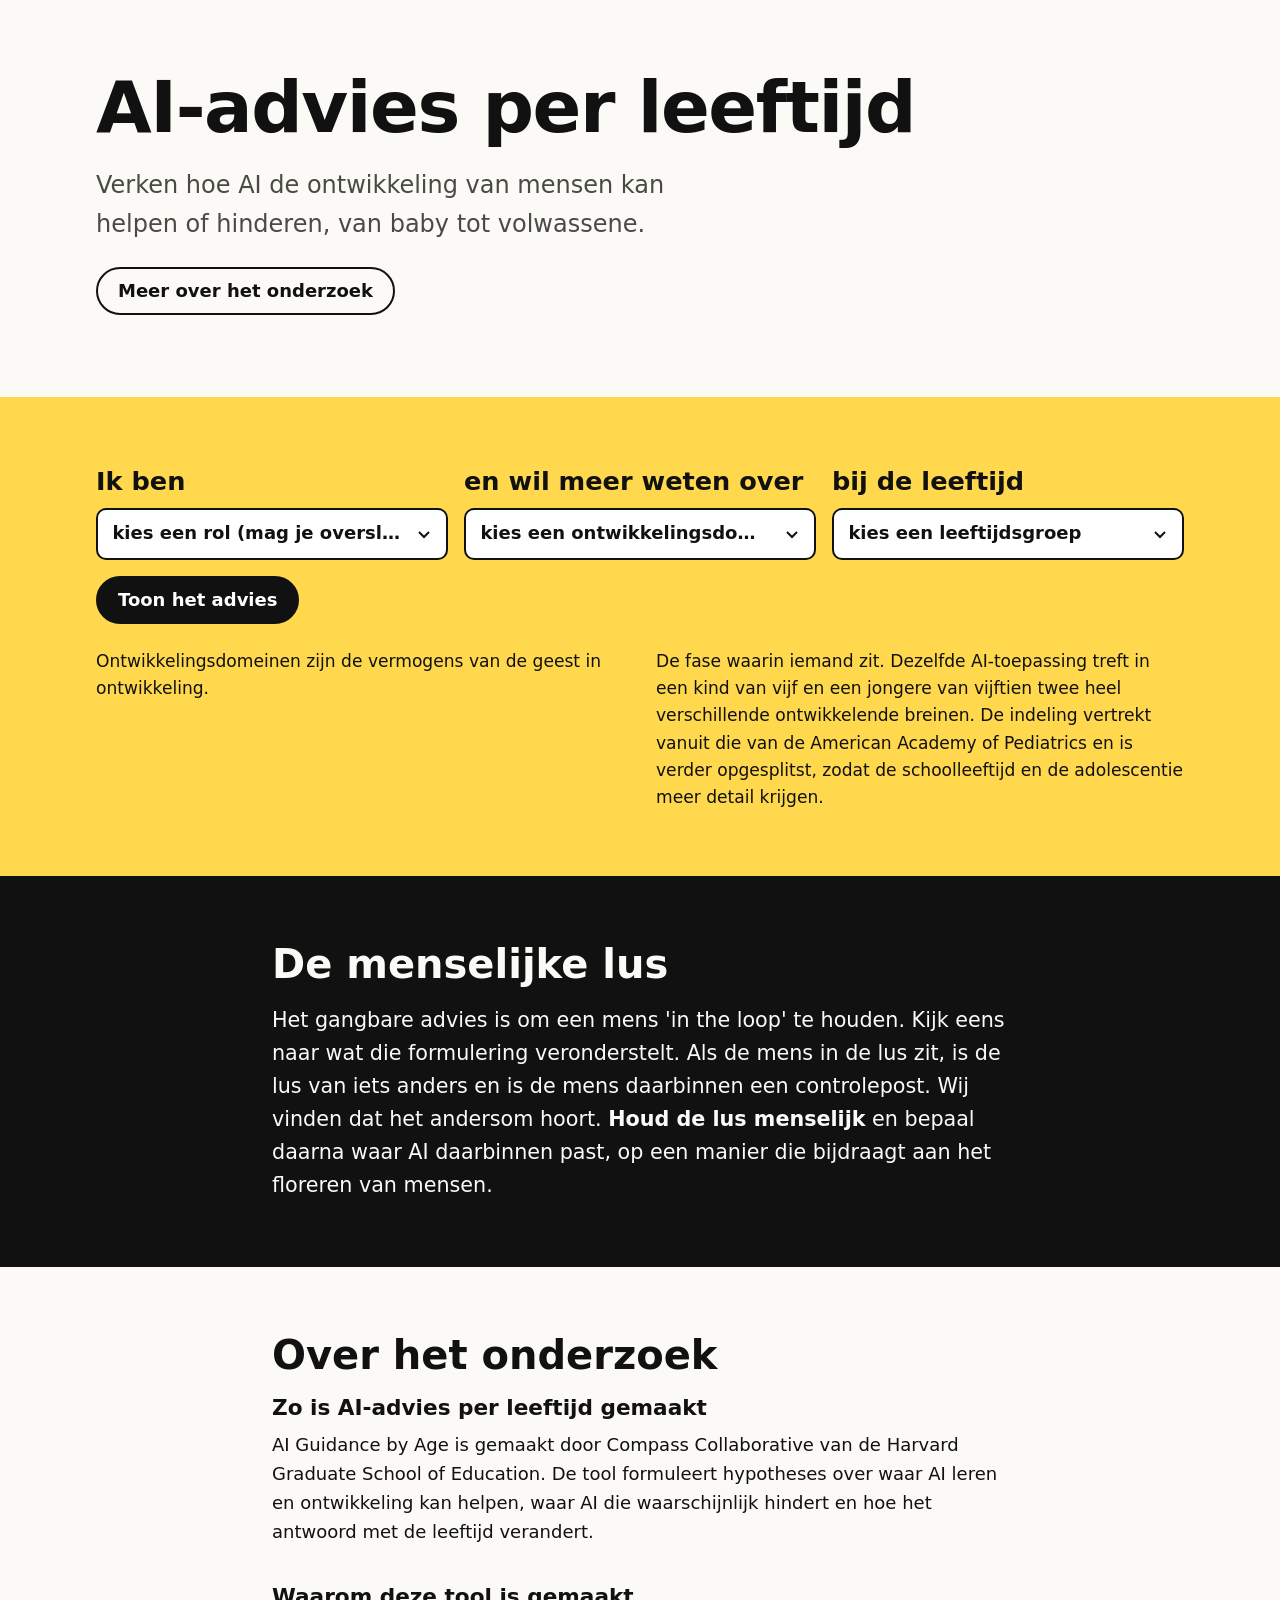
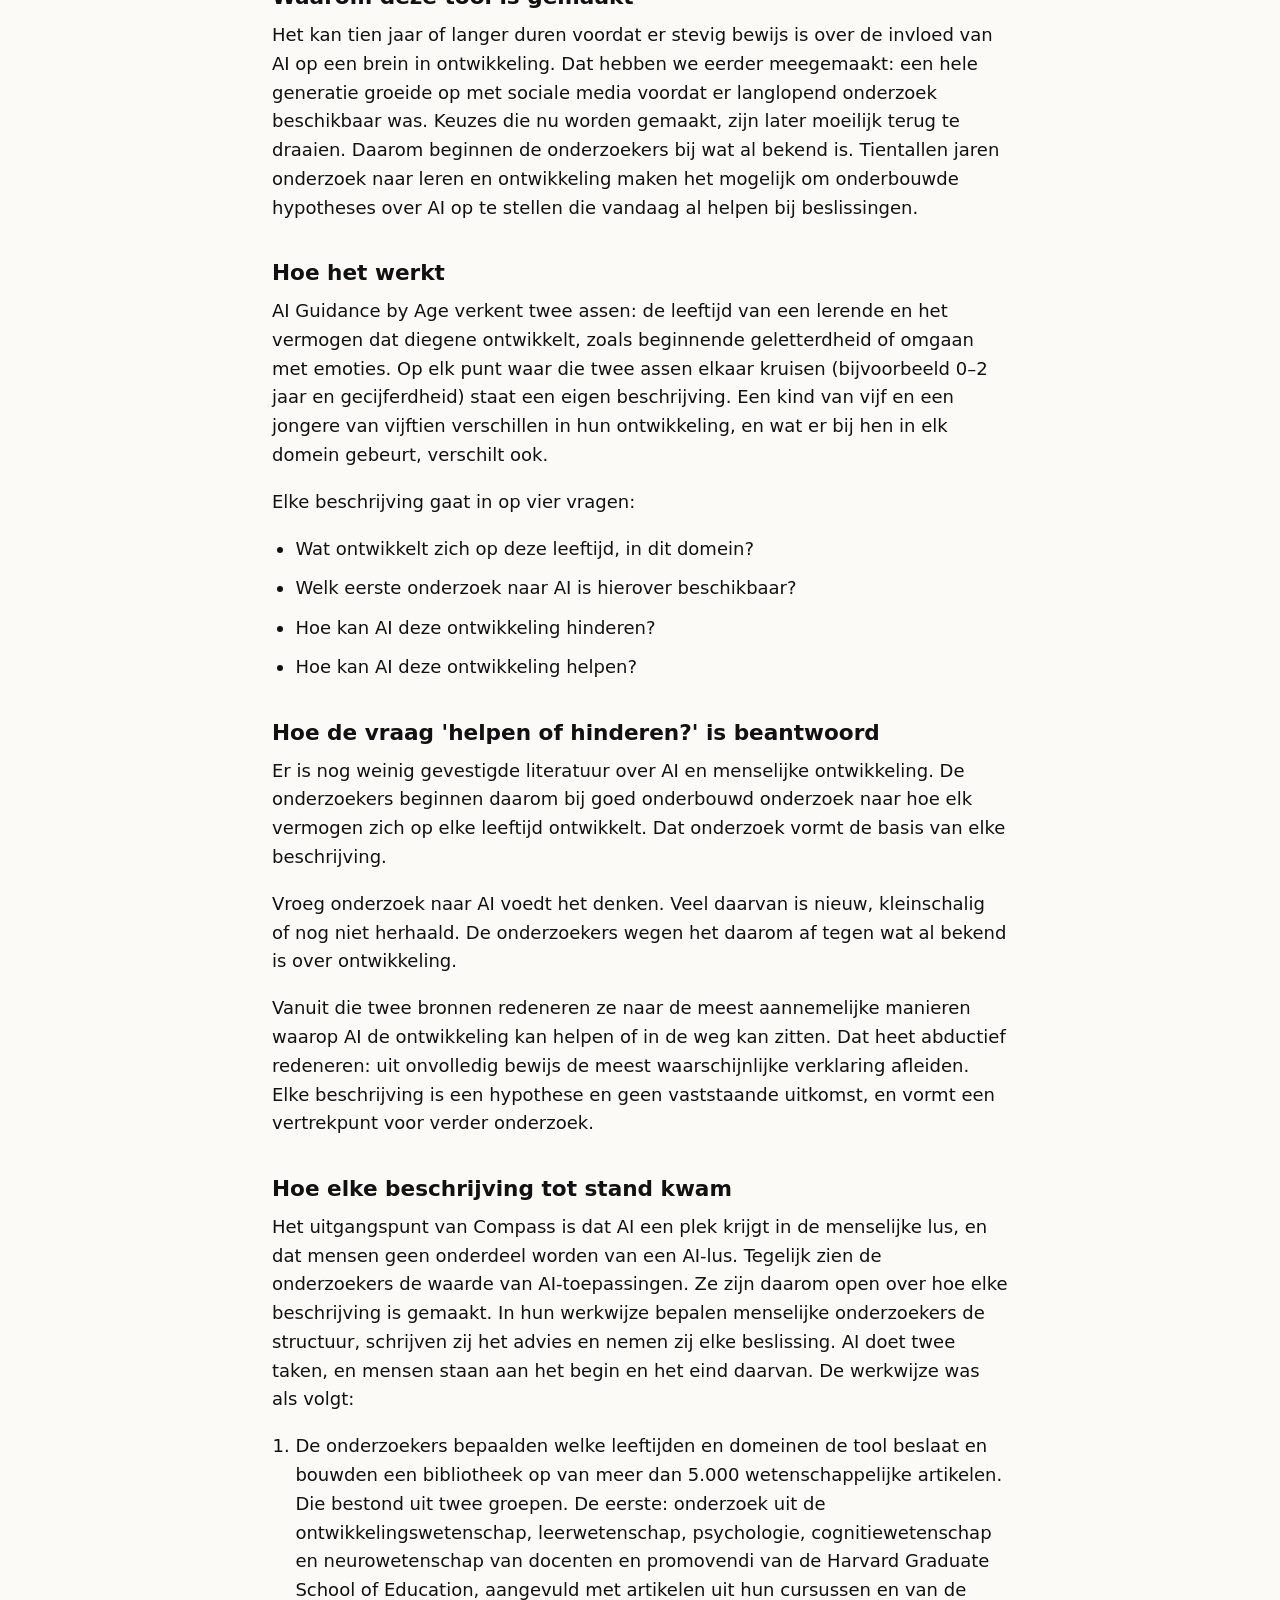
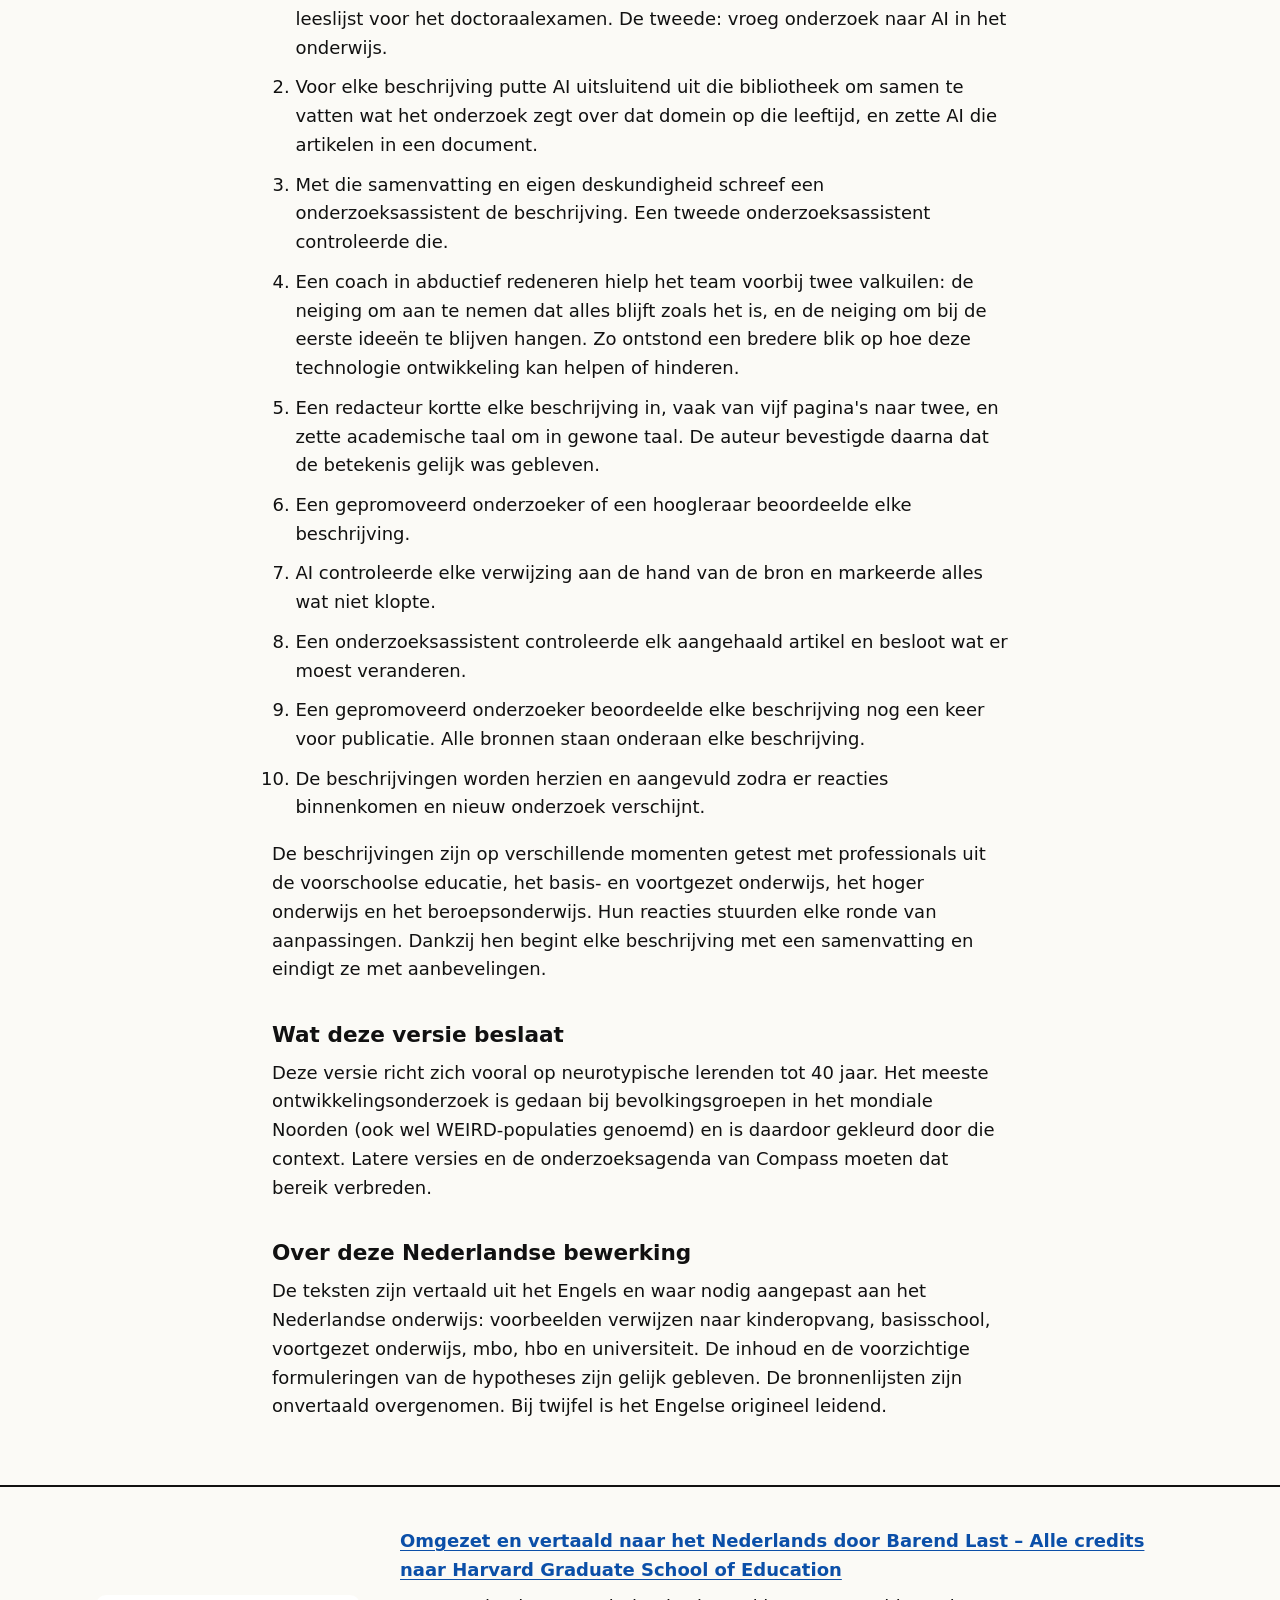
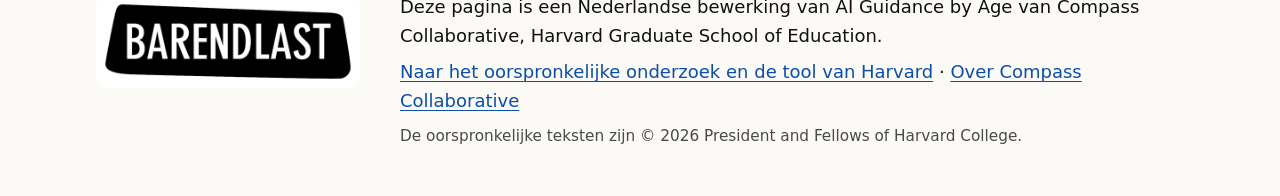
==== index.html @ 298a4806 "Nederlandse bewerking van AI Guidance by Age Statische pagina met keuze voor rol, ontwikkelingsdomei" ====
<!doctype html>
<html lang="nl">
<head>
<meta charset="utf-8">
<meta name="viewport" content="width=device-width, initial-scale=1">
<title>AI-advies per leeftijd</title>
<meta name="description" content="Verken per leeftijd en ontwikkelingsdomein hoe AI de ontwikkeling kan helpen of hinderen. Nederlandse bewerking van AI Guidance by Age van de Harvard Graduate School of Education.">
<meta name="color-scheme" content="light dark">
<link rel="stylesheet" href="stijl.css">
</head>
<body>
<a class="skip" href="#inhoud">Direct naar de inhoud</a>

<main id="inhoud">
  <header class="kop band">
    <div class="wrap">
      <h1 data-tekst="titel">AI-advies per leeftijd</h1>
      <p class="kop__intro" data-tekst="inleiding">Verken hoe AI de ontwikkeling van mensen kan helpen of hinderen.</p>
      <p><a class="knop knop--rand" href="#onderzoek" data-t="knop-onderzoek">Meer over het onderzoek</a></p>
    </div>
  </header>

  <section class="band band--keuze" aria-labelledby="keuze-kop">
    <div class="wrap">
      <h2 id="keuze-kop" class="sr">Maak een keuze</h2>
      <form id="keuze" class="keuze" novalidate>
        <div class="veld">
          <label for="rol"><span class="veld__zin" data-t="zin-begin">Ik ben</span> <span class="sr" data-t="label-rol">Rol</span></label>
          <select id="rol" name="rol"></select>
        </div>
        <div class="veld">
          <label for="domein"><span class="veld__zin" data-t="zin-midden">en wil meer weten over</span> <span class="sr" data-t="label-domein">Ontwikkelingsdomein</span></label>
          <select id="domein" name="domein" required aria-describedby="uitleg-domein"></select>
        </div>
        <div class="veld">
          <label for="leeftijd"><span class="veld__zin" data-t="zin-eind">bij de leeftijd</span> <span class="sr" data-t="label-leeftijd">Leeftijdsgroep</span></label>
          <select id="leeftijd" name="leeftijd" required aria-describedby="uitleg-leeftijd"></select>
        </div>
        <div class="keuze__knoppen">
          <button class="knop knop--vol" type="submit" data-t="knop-toon">Toon het advies</button>
          <button class="knop knop--rand" type="button" id="wis" hidden data-t="knop-wis">Opnieuw beginnen</button>
        </div>
      </form>
      <p id="rolnoot" class="noot" hidden></p>
      <div class="uitleg">
        <p id="uitleg-domein"></p>
        <p id="uitleg-leeftijd"></p>
      </div>
      <p id="melding" class="melding" role="status" aria-live="polite"></p>
    </div>
  </section>

  <section id="resultaat" class="resultaat" hidden aria-labelledby="resultaat-kop" tabindex="-1">
    <div class="wrap">
      <header class="resultaat__kop">
        <p class="resultaat__bron">AI-advies per leeftijd · naar Compass Collaborative, Harvard Graduate School of Education</p>
        <h2 id="resultaat-kop" tabindex="-1"></h2>
        <p id="resultaat-sub" class="resultaat__sub"></p>
      </header>

      <section class="blok" id="blok-kort" aria-labelledby="kop-kort">
        <h3 id="kop-kort" data-t="kop-kort">In het kort</h3>
        <div class="blok__inhoud">
          <div id="kort-lead" class="tekst tekst--lead"></div>
          <div id="kort-ai" class="tekst"></div>
        </div>
      </section>

      <section class="blok" id="blok-aanbevelingen" aria-labelledby="kop-aanbevelingen">
        <h3 id="kop-aanbevelingen" data-t="kop-aanbevelingen">Onze aanbevelingen</h3>
        <div class="blok__inhoud"><ol id="aanbevelingen" class="aanbevelingen"></ol></div>
      </section>

      <section class="blok" id="blok-ontwikkeling" aria-labelledby="kop-ontwikkeling">
        <h3 id="kop-ontwikkeling" data-t="kop-ontwikkeling">Belangrijke ontwikkelingsprocessen en mijlpalen</h3>
        <div class="blok__inhoud"><div id="ontwikkeling" class="tekst"></div></div>
      </section>

      <section class="blok" id="blok-factoren" aria-labelledby="kop-factoren">
        <div>
          <h3 id="kop-factoren" data-t="kop-factoren">Hoe AI de ontwikkeling in deze fase kan hinderen of helpen</h3>
          <p class="blok__toelichting" data-t="factoren-toelichting"></p>
        </div>
        <div class="blok__inhoud">
          <p class="geen-print"><button class="knop knop--klein knop--rand" type="button" id="alles" aria-pressed="false"></button></p>
          <div id="factoren" class="factoren"></div>
          <p class="voetnoot" data-t="factoren-voetnoot"></p>
        </div>
      </section>

      <section class="blok" id="blok-bronnen" aria-labelledby="kop-bronnen">
        <h3 id="kop-bronnen" data-t="kop-bronnen">Verder lezen</h3>
        <div class="blok__inhoud">
          <details id="bronnen-details">
            <summary><span id="bronnen-aantal"></span></summary>
            <p class="voetnoot" data-t="bronnen-toelichting"></p>
            <div id="bronnen" class="tekst bronnen"></div>
          </details>
        </div>
      </section>

      <div class="acties geen-print">
        <button class="knop knop--vol" type="button" id="afdrukken" data-t="knop-afdrukken">Afdrukken of opslaan als pdf</button>
        <button class="knop knop--rand" type="button" id="kopieer" data-t="knop-link">Kopieer de link naar dit advies</button>
        <span id="kopieer-status" class="acties__status" role="status" aria-live="polite"></span>
      </div>
    </div>
  </section>

  <section id="lus" class="band band--lus" aria-labelledby="lus-kop">
    <div class="wrap wrap--smal">
      <h2 id="lus-kop">De menselijke lus</h2>
      <div id="lus-tekst" class="tekst"></div>
    </div>
  </section>

  <section id="onderzoek" class="band" aria-labelledby="onderzoek-kop" tabindex="-1">
    <div class="wrap wrap--smal">
      <h2 id="onderzoek-kop">Over het onderzoek</h2>
      <div id="onderzoek-tekst" class="tekst"></div>
    </div>
  </section>
</main>

<footer class="voet">
  <div class="wrap voet__in">
    <a id="logo-link" class="voet__logo" href="https://www.barendlast.com">
      <img id="logo" src="afbeeldingen/barendlast-logo.png" width="576" height="192" alt="Barend Last">
    </a>
    <div class="voet__tekst">
      <p><a id="credit-link" href="https://www.barendlast.com"><strong id="credit">Omgezet en vertaald naar het Nederlands door Barend Last – Alle credits naar Harvard Graduate School of Education</strong></a></p>
      <p id="voet-onderzoek"></p>
      <p><a id="voet-origineel" href="https://compass.gse.harvard.edu/explore/">Naar het oorspronkelijke onderzoek en de tool van Harvard</a> · <a id="voet-compass" href="https://compass.gse.harvard.edu/">Over Compass Collaborative</a></p>
      <p id="voet-rechten" class="voet__klein"></p>
    </div>
  </div>
</footer>

<noscript><p class="wrap melding">Deze pagina heeft JavaScript nodig om de adviezen te tonen. De teksten staan ook leesbaar in de map 'inhoud'.</p></noscript>
<script src="app.js" defer></script>
</body>
</html>
---- stijl.css ----
/* AI-advies per leeftijd – vormgeving */
:root {
  --bg: #fbfaf6;
  --vlak: #ffffff;
  --inkt: #111111;
  --zacht: #4a4a45;
  --lijn: #d9d6cc;
  --accent: #ffd84d;
  --accent-inkt: #111111;
  --link: #0b4fa8;
  --hinder: #a3271b;
  --hinder-bg: #fbe9e5;
  --help: #17623a;
  --help-bg: #e4f3e9;
  --focus: #0b4fa8;
  --radius: 10px;
  --maat: clamp(1rem, 0.95rem + 0.25vw, 1.125rem);
}
@media (prefers-color-scheme: dark) {
  :root {
    --bg: #141412;
    --vlak: #1e1e1b;
    --inkt: #f3f1ea;
    --zacht: #c2bfb4;
    --lijn: #45443e;
    --link: #9cc4ff;
    --hinder: #ffb4a8;
    --hinder-bg: #4a1d16;
    --help: #9fe0b8;
    --help-bg: #173a26;
    --focus: #ffd84d;
  }
}

*, *::before, *::after { box-sizing: border-box; }
html { -webkit-text-size-adjust: 100%; scroll-behavior: smooth; }
@media (prefers-reduced-motion: reduce) { html { scroll-behavior: auto; } * { transition: none !important; } }
body {
  margin: 0; background: var(--bg); color: var(--inkt);
  font: var(--maat)/1.6 system-ui, -apple-system, "Segoe UI", Roboto, "Helvetica Neue", Arial, sans-serif;
  overflow-wrap: break-word;
}
[hidden] { display: none !important; }
a { color: var(--link); text-underline-offset: 0.15em; }
a:hover { text-decoration-thickness: 2px; }
:focus-visible { outline: 3px solid var(--focus); outline-offset: 3px; border-radius: 4px; }
h1, h2, h3, h4 { line-height: 1.2; margin: 0; text-wrap: balance; }
p { margin: 0 0 1em; }

.sr { position: absolute; width: 1px; height: 1px; overflow: hidden; clip-path: inset(50%); white-space: nowrap; }
.skip { position: absolute; left: 1rem; top: -4rem; background: var(--inkt); color: var(--bg); padding: 0.75rem 1rem; border-radius: var(--radius); z-index: 10; }
.skip:focus { top: 1rem; }

.wrap { width: min(100% - 2rem, 68rem); margin-inline: auto; }
.wrap--smal { width: min(100% - 2rem, 46rem); }
.band { padding-block: clamp(2rem, 5vw, 4rem); }

/* Kop */
.kop h1 { font-size: clamp(2.25rem, 1.4rem + 4.5vw, 4.5rem); font-weight: 800; letter-spacing: -0.02em; }
.kop__intro { font-size: clamp(1.15rem, 1rem + 0.8vw, 1.5rem); color: var(--zacht); max-width: 40rem; margin: 1rem 0 1.5rem; }

/* Knoppen */
.knop {
  display: inline-flex; align-items: center; justify-content: center; gap: 0.5rem;
  min-height: 3rem; padding: 0.65rem 1.25rem; border-radius: 999px; border: 2px solid var(--inkt);
  font: inherit; font-weight: 700; text-decoration: none; cursor: pointer; line-height: 1.2;
}
.knop--vol { background: var(--inkt); color: var(--bg); }
.knop--vol:hover { background: var(--zacht); border-color: var(--zacht); }
.knop--rand { background: transparent; color: var(--inkt); }
.knop--rand:hover { background: var(--inkt); color: var(--bg); }
.knop--klein { min-height: 2.75rem; padding: 0.4rem 1rem; font-size: 0.95em; }

/* Keuze */
.band--keuze { background: var(--accent); color: var(--accent-inkt); }
.band--keuze :focus-visible { outline-color: #111; }
.keuze { display: grid; gap: 1rem; grid-template-columns: 1fr; align-items: end; }
.veld { display: grid; gap: 0.35rem; min-width: 0; }
.veld__zin { font-size: clamp(1.15rem, 1rem + 0.9vw, 1.6rem); font-weight: 700; }
.veld select {
  width: 100%; min-height: 3.25rem; padding: 0.6rem 2.75rem 0.6rem 0.9rem; font: inherit; font-weight: 600;
  color: #111; background: #fff; border: 2px solid #111; border-radius: var(--radius); appearance: none;
  background-image: url("data:image/svg+xml,%3Csvg xmlns='http://www.w3.org/2000/svg' viewBox='0 0 16 16'%3E%3Cpath d='M3 6l5 5 5-5' fill='none' stroke='%23111' stroke-width='2'/%3E%3C/svg%3E");
  background-repeat: no-repeat; background-position: right 0.9rem center; background-size: 1rem;
  text-overflow: ellipsis;
}
.keuze__knoppen { display: flex; flex-wrap: wrap; gap: 0.75rem; }
.band--keuze .knop { border-color: #111; }
.band--keuze .knop--vol { background: #111; color: #fff; }
.band--keuze .knop--vol:hover { background: #333; border-color: #333; }
.band--keuze .knop--rand { color: #111; }
.band--keuze .knop--rand:hover { background: #111; color: #fff; }
@media (min-width: 48rem) {
  .keuze { grid-template-columns: repeat(3, minmax(0, 1fr)); }
  .keuze__knoppen { grid-column: 1 / -1; }
}
.uitleg { margin-top: 1.5rem; display: grid; gap: 0.5rem 2rem; font-size: 0.95em; }
.uitleg p { margin: 0; }
@media (min-width: 48rem) { .uitleg { grid-template-columns: 1fr 1fr; } }
.noot { margin: 1.25rem 0 0; padding: 0.9rem 1rem; background: #fff; color: #111; border-left: 6px solid #111; border-radius: 4px; font-size: 0.95em; }
.melding { margin: 1rem 0 0; font-weight: 700; }
.melding:empty { display: none; }

/* Resultaat */
.resultaat { padding-block: clamp(2rem, 5vw, 4rem); scroll-margin-top: 1rem; }
.resultaat:focus { outline: none; }
.resultaat__bron { font-size: 0.85em; color: var(--zacht); margin-bottom: 0.5rem; }
.resultaat__kop h2 { font-size: clamp(1.75rem, 1.2rem + 2.6vw, 3rem); font-weight: 800; letter-spacing: -0.01em; }
.resultaat__kop h2:focus { outline: none; }
.resultaat__sub { color: var(--zacht); font-size: 1.1em; margin: 0.4rem 0 0; }

.blok { display: grid; gap: 1rem 2.5rem; padding-block: clamp(1.5rem, 3vw, 2.5rem); border-top: 2px solid var(--inkt); margin-top: clamp(1.5rem, 3vw, 2.5rem); }
.blok h3 { font-size: clamp(1.2rem, 1.05rem + 0.7vw, 1.5rem); font-weight: 800; }
.blok__toelichting { color: var(--zacht); margin: 0.75rem 0 0; font-size: 0.95em; }
.blok__inhoud { min-width: 0; max-width: 46rem; }
@media (min-width: 60rem) { .blok { grid-template-columns: 17rem minmax(0, 1fr); } }

.tekst > :last-child { margin-bottom: 0; }
.tekst ul, .tekst ol { margin: 0 0 1em; padding-left: 1.3em; }
.tekst li { margin-bottom: 0.6em; }
.tekst h3 { font-size: 1.2em; margin: 1.75em 0 0.5em; }
.tekst > h3:first-child { margin-top: 0; }
.tekst--lead { font-size: 1.15em; font-weight: 600; margin-bottom: 1em; }

.aanbevelingen { list-style: none; counter-reset: a; margin: 0; padding: 0; display: grid; gap: 1rem; }
.aanbevelingen li { counter-increment: a; display: grid; grid-template-columns: 2.5rem 1fr; gap: 0.9rem; align-items: start; }
.aanbevelingen li::before {
  content: counter(a); display: grid; place-items: center; width: 2.5rem; height: 2.5rem; border-radius: 50%;
  background: var(--accent); color: #111; font-weight: 800;
}

/* Hinderen of helpen */
.factoren { display: grid; gap: 0.75rem; margin-top: 0.5rem; }
.factor { background: var(--vlak); border: 2px solid var(--lijn); border-radius: var(--radius); }
.factor.is-open { border-color: var(--inkt); }
.factor h4 { font-size: 1em; font-weight: 700; }
.factor__kop {
  width: 100%; display: grid; grid-template-columns: 1fr auto; gap: 0.5rem 1rem; align-items: start; text-align: left;
  padding: 1rem; background: none; border: 0; color: inherit; font: inherit; font-weight: 700; cursor: pointer; border-radius: var(--radius);
}
.factor__titel { grid-column: 1; }
.factor__teken { grid-column: 2; grid-row: 1 / span 2; align-self: center; width: 1.75rem; height: 1.75rem; position: relative; }
.factor__teken::before, .factor__teken::after { content: ""; position: absolute; left: 50%; top: 50%; background: currentColor; }
.factor__teken::before { width: 1rem; height: 2px; transform: translate(-50%, -50%); }
.factor__teken::after { width: 2px; height: 1rem; transform: translate(-50%, -50%); }
.factor.is-open .factor__teken::after { display: none; }
.factor__paneel { padding: 0 1rem 1.1rem; }
.etiket {
  grid-column: 1; justify-self: start; display: inline-flex; align-items: center; gap: 0.4rem;
  padding: 0.15rem 0.7rem; border-radius: 999px; font-size: 0.8em; font-weight: 800; letter-spacing: 0.02em;
  border: 2px solid currentColor;
}
.etiket::before { font-weight: 800; }
.etiket--hinder { color: var(--hinder); background: var(--hinder-bg); }
.etiket--hinder::before { content: "−"; }
.etiket--help { color: var(--help); background: var(--help-bg); }
.etiket--help::before { content: "+"; }
.voetnoot { font-size: 0.9em; color: var(--zacht); margin-top: 1.25rem; }

details summary { cursor: pointer; font-weight: 700; padding: 0.75rem 0; min-height: 2.75rem; }
.bronnen { font-size: 0.9em; }
.bronnen p { margin-bottom: 0.8em; padding-left: 1.5em; text-indent: -1.5em; }

.acties { display: flex; flex-wrap: wrap; gap: 0.75rem; align-items: center; margin-top: 2.5rem; }
.acties__status { font-size: 0.95em; color: var(--zacht); }

/* Lus en onderzoek */
.band--lus { background: var(--inkt); color: var(--bg); }
.band--lus h2, #onderzoek h2 { font-size: clamp(1.6rem, 1.2rem + 2vw, 2.5rem); font-weight: 800; margin-bottom: 1rem; }
.band--lus .tekst { font-size: 1.15em; }
.band--lus :focus-visible { outline-color: var(--accent); }
#onderzoek:focus { outline: none; }

/* Voet */
.voet { border-top: 2px solid var(--inkt); padding-block: 2.5rem; }
.voet__in { display: grid; gap: 1.5rem; align-items: center; }
.voet__logo { display: inline-block; background: #fff; border-radius: var(--radius); padding: 0.25rem; justify-self: start; }
.voet__logo img { display: block; width: min(16rem, 70vw); height: auto; }
.voet__tekst p { margin: 0 0 0.5rem; }
.voet__klein { font-size: 0.85em; color: var(--zacht); }
@media (min-width: 48rem) { .voet__in { grid-template-columns: auto 1fr; gap: 2.5rem; } }

/* Afdrukken */
@media print {
  :root { --bg: #fff; --vlak: #fff; --inkt: #000; --zacht: #333; --lijn: #999; --link: #000; --hinder: #7a1a10; --help: #0f4a2a; --hinder-bg: #fff; --help-bg: #fff; }
  body { font-size: 10.5pt; }
  .kop, .band--keuze, .band--lus, #onderzoek, .geen-print, .skip { display: none !important; }
  .resultaat { padding: 0; }
  .blok { display: block; break-inside: auto; }
  .blok h3 { margin-bottom: 0.5rem; break-after: avoid; }
  .factor { break-inside: avoid; }
  .factor__paneel { display: block !important; }
  .factor__teken { display: none; }
  .aanbevelingen li::before { border: 1.5px solid #000; background: #fff; }
  a { text-decoration: none; }
  .voet { padding-block: 1rem; }
  .voet__logo img { width: 9rem; }
}
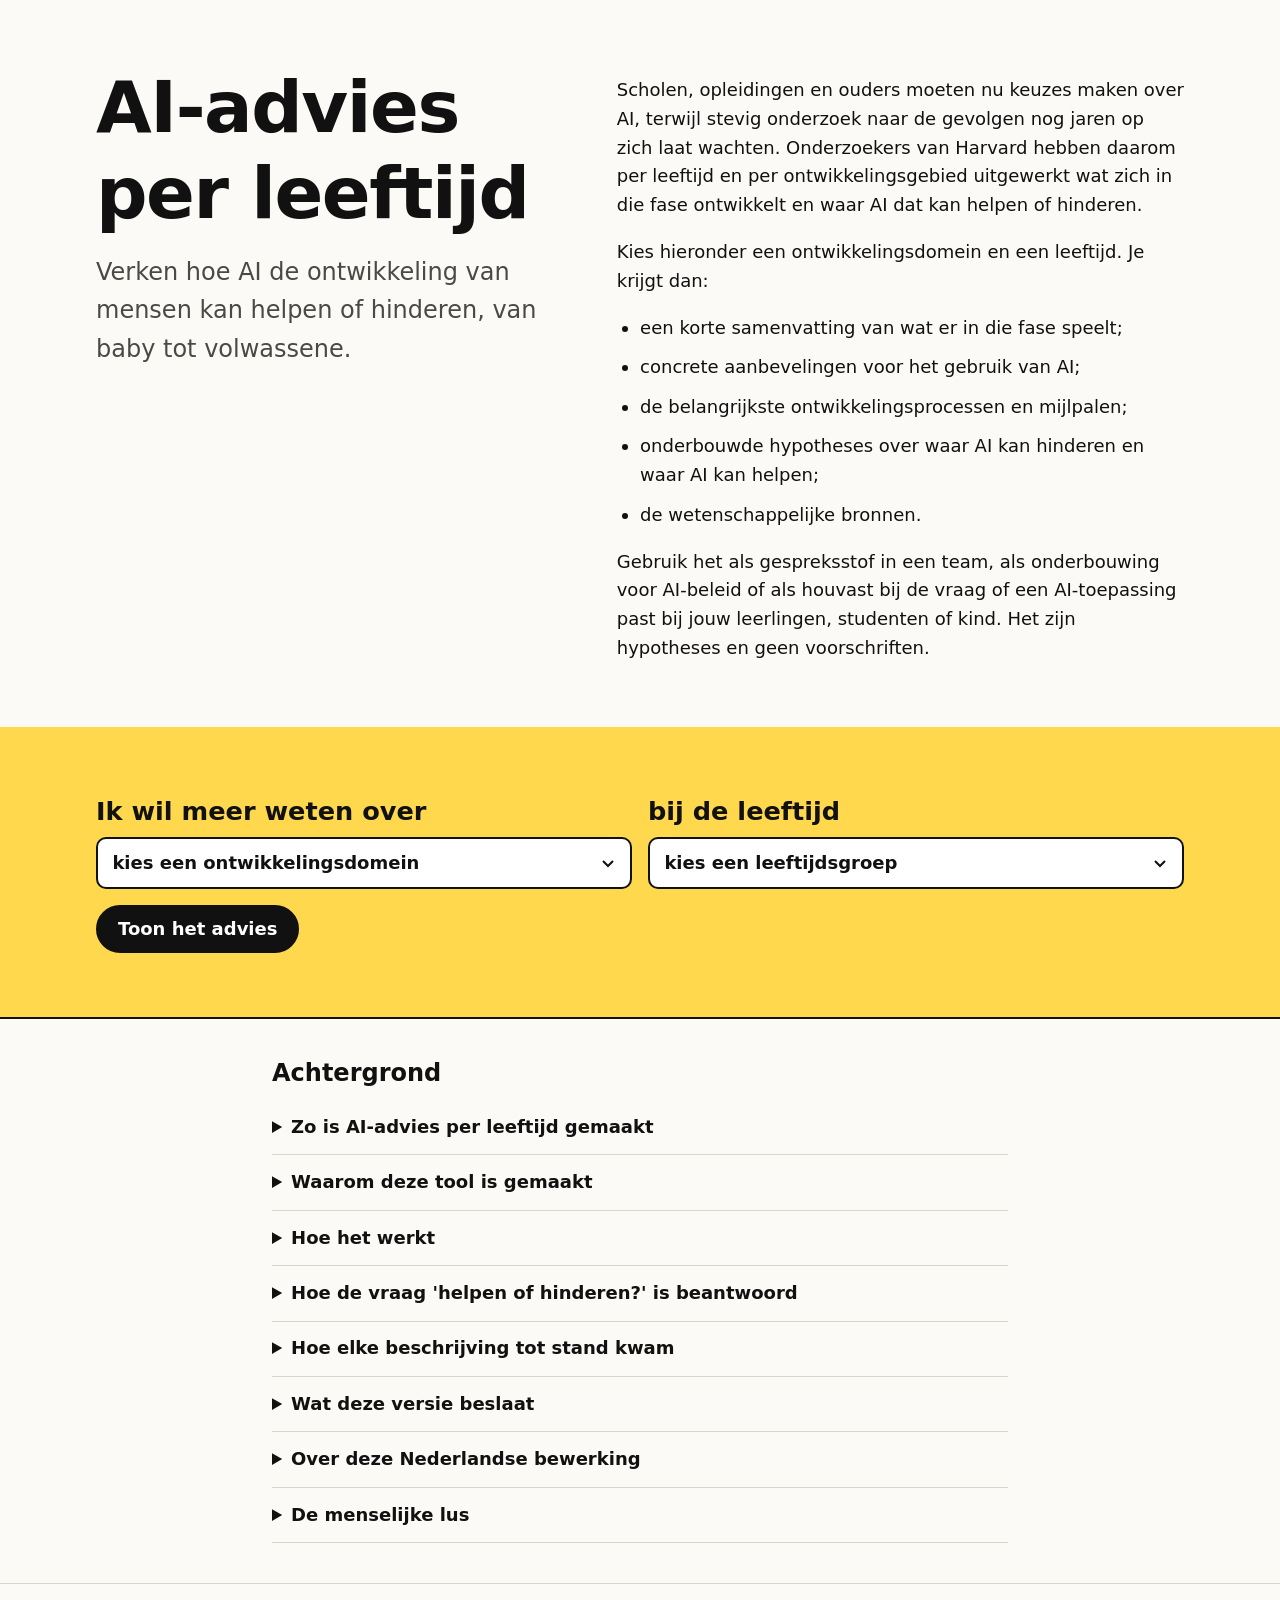
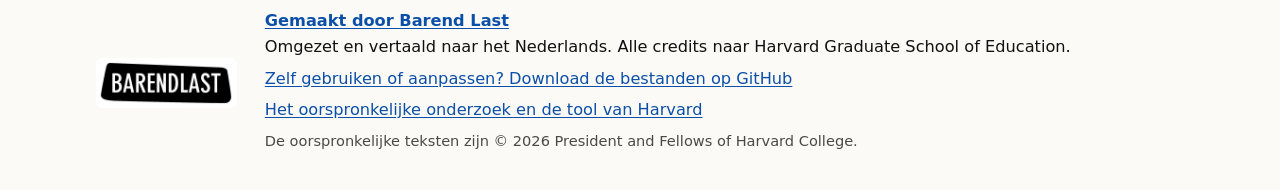
==== commit 1a45f8ea: "Rolveld verwijderd, achtergrond uitklapbaar, uitleg bovenaan - Rolkeuze weggehaald omdat die de advi" ====
--- a/index.html
+++ b/index.html
@@ -13,10 +13,12 @@
 
 <main id="inhoud">
   <header class="kop band">
-    <div class="wrap">
-      <h1 data-tekst="titel">AI-advies per leeftijd</h1>
-      <p class="kop__intro" data-tekst="inleiding">Verken hoe AI de ontwikkeling van mensen kan helpen of hinderen.</p>
-      <p><a class="knop knop--rand" href="#onderzoek" data-t="knop-onderzoek">Meer over het onderzoek</a></p>
+    <div class="wrap kop__in">
+      <div>
+        <h1 data-tekst="titel">AI-advies per leeftijd</h1>
+        <p class="kop__intro" data-tekst="inleiding">Verken hoe AI de ontwikkeling van mensen kan helpen of hinderen.</p>
+      </div>
+      <div id="waarom" class="tekst kop__waarom"></div>
     </div>
   </header>
 
@@ -25,27 +27,19 @@
       <h2 id="keuze-kop" class="sr">Maak een keuze</h2>
       <form id="keuze" class="keuze" novalidate>
         <div class="veld">
-          <label for="rol"><span class="veld__zin" data-t="zin-begin">Ik ben</span> <span class="sr" data-t="label-rol">Rol</span></label>
-          <select id="rol" name="rol"></select>
-        </div>
-        <div class="veld">
-          <label for="domein"><span class="veld__zin" data-t="zin-midden">en wil meer weten over</span> <span class="sr" data-t="label-domein">Ontwikkelingsdomein</span></label>
+          <label for="domein"><span class="veld__zin" data-t="zin-begin">Ik wil meer weten over</span> <span class="sr" data-t="label-domein">Ontwikkelingsdomein</span></label>
           <select id="domein" name="domein" required aria-describedby="uitleg-domein"></select>
         </div>
         <div class="veld">
           <label for="leeftijd"><span class="veld__zin" data-t="zin-eind">bij de leeftijd</span> <span class="sr" data-t="label-leeftijd">Leeftijdsgroep</span></label>
-          <select id="leeftijd" name="leeftijd" required aria-describedby="uitleg-leeftijd"></select>
+          <select id="leeftijd" name="leeftijd" required></select>
         </div>
         <div class="keuze__knoppen">
           <button class="knop knop--vol" type="submit" data-t="knop-toon">Toon het advies</button>
           <button class="knop knop--rand" type="button" id="wis" hidden data-t="knop-wis">Opnieuw beginnen</button>
         </div>
       </form>
-      <p id="rolnoot" class="noot" hidden></p>
-      <div class="uitleg">
-        <p id="uitleg-domein"></p>
-        <p id="uitleg-leeftijd"></p>
-      </div>
+      <p id="uitleg-domein" class="uitleg"></p>
       <p id="melding" class="melding" role="status" aria-live="polite"></p>
     </div>
   </section>
@@ -99,6 +93,11 @@
         </div>
       </section>
 
+      <nav class="buren geen-print" aria-label="Zelfde domein, andere leeftijd">
+        <button class="knop knop--rand" type="button" id="jonger"></button>
+        <button class="knop knop--rand" type="button" id="ouder"></button>
+      </nav>
+
       <div class="acties geen-print">
         <button class="knop knop--vol" type="button" id="afdrukken" data-t="knop-afdrukken">Afdrukken of opslaan als pdf</button>
         <button class="knop knop--rand" type="button" id="kopieer" data-t="knop-link">Kopieer de link naar dit advies</button>
@@ -107,17 +106,10 @@
     </div>
   </section>
 
-  <section id="lus" class="band band--lus" aria-labelledby="lus-kop">
+  <section id="achtergrond" class="band band--achtergrond" aria-labelledby="achtergrond-kop">
     <div class="wrap wrap--smal">
-      <h2 id="lus-kop">De menselijke lus</h2>
-      <div id="lus-tekst" class="tekst"></div>
-    </div>
-  </section>
-
-  <section id="onderzoek" class="band" aria-labelledby="onderzoek-kop" tabindex="-1">
-    <div class="wrap wrap--smal">
-      <h2 id="onderzoek-kop">Over het onderzoek</h2>
-      <div id="onderzoek-tekst" class="tekst"></div>
+      <h2 id="achtergrond-kop" data-t="kop-achtergrond">Achtergrond</h2>
+      <div id="uitklap" class="uitklap"></div>
     </div>
   </section>
 </main>
@@ -128,9 +120,9 @@
       <img id="logo" src="afbeeldingen/barendlast-logo.png" width="576" height="192" alt="Barend Last">
     </a>
     <div class="voet__tekst">
-      <p><a id="credit-link" href="https://www.barendlast.com"><strong id="credit">Omgezet en vertaald naar het Nederlands door Barend Last – Alle credits naar Harvard Graduate School of Education</strong></a></p>
-      <p id="voet-onderzoek"></p>
-      <p><a id="voet-origineel" href="https://compass.gse.harvard.edu/explore/">Naar het oorspronkelijke onderzoek en de tool van Harvard</a> · <a id="voet-compass" href="https://compass.gse.harvard.edu/">Over Compass Collaborative</a></p>
+      <p><a id="credit-link" href="https://www.barendlast.com"><strong id="credit">Gemaakt door Barend Last</strong></a><br><span id="credit-toelichting"></span></p>
+      <p><a id="voet-repo" href="https://github.com/barend-l/AI-leeftijdsadvies">Zelf gebruiken of aanpassen? Download de bestanden op GitHub</a></p>
+      <p><a id="voet-origineel" href="https://compass.gse.harvard.edu/explore/">Het oorspronkelijke onderzoek en de tool van Harvard</a></p>
       <p id="voet-rechten" class="voet__klein"></p>
     </div>
   </div>
--- a/stijl.css
+++ b/stijl.css
@@ -57,7 +57,11 @@
 
 /* Kop */
 .kop h1 { font-size: clamp(2.25rem, 1.4rem + 4.5vw, 4.5rem); font-weight: 800; letter-spacing: -0.02em; }
-.kop__intro { font-size: clamp(1.15rem, 1rem + 0.8vw, 1.5rem); color: var(--zacht); max-width: 40rem; margin: 1rem 0 1.5rem; }
+.kop__intro { font-size: clamp(1.15rem, 1rem + 0.8vw, 1.5rem); color: var(--zacht); max-width: 40rem; margin: 1rem 0 0; }
+.kop__in { display: grid; gap: 1.5rem 3rem; }
+.kop__waarom { max-width: 44rem; }
+.kop__waarom li { margin-bottom: 0.25em; }
+@media (min-width: 64rem) { .kop__in { grid-template-columns: minmax(0, 5fr) minmax(0, 6fr); align-items: start; } .kop__waarom { padding-top: 0.75rem; } }
 
 /* Knoppen */
 .knop {
@@ -91,13 +95,11 @@
 .band--keuze .knop--rand { color: #111; }
 .band--keuze .knop--rand:hover { background: #111; color: #fff; }
 @media (min-width: 48rem) {
-  .keuze { grid-template-columns: repeat(3, minmax(0, 1fr)); }
+  .keuze { grid-template-columns: repeat(2, minmax(0, 1fr)); }
   .keuze__knoppen { grid-column: 1 / -1; }
 }
-.uitleg { margin-top: 1.5rem; display: grid; gap: 0.5rem 2rem; font-size: 0.95em; }
-.uitleg p { margin: 0; }
-@media (min-width: 48rem) { .uitleg { grid-template-columns: 1fr 1fr; } }
-.noot { margin: 1.25rem 0 0; padding: 0.9rem 1rem; background: #fff; color: #111; border-left: 6px solid #111; border-radius: 4px; font-size: 0.95em; }
+.uitleg { margin: 1.25rem 0 0; font-size: 0.95em; max-width: 46rem; }
+.uitleg:empty { display: none; }
 .melding { margin: 1rem 0 0; font-weight: 700; }
 .melding:empty { display: none; }
 
@@ -161,30 +163,32 @@
 .bronnen { font-size: 0.9em; }
 .bronnen p { margin-bottom: 0.8em; padding-left: 1.5em; text-indent: -1.5em; }
 
-.acties { display: flex; flex-wrap: wrap; gap: 0.75rem; align-items: center; margin-top: 2.5rem; }
+.buren { display: flex; flex-wrap: wrap; gap: 0.75rem; margin-top: 2.5rem; padding-top: 1.5rem; border-top: 2px solid var(--inkt); }
+.buren #ouder { margin-left: auto; }
+.acties { display: flex; flex-wrap: wrap; gap: 0.75rem; align-items: center; margin-top: 1rem; }
 .acties__status { font-size: 0.95em; color: var(--zacht); }
 
-/* Lus en onderzoek */
-.band--lus { background: var(--inkt); color: var(--bg); }
-.band--lus h2, #onderzoek h2 { font-size: clamp(1.6rem, 1.2rem + 2vw, 2.5rem); font-weight: 800; margin-bottom: 1rem; }
-.band--lus .tekst { font-size: 1.15em; }
-.band--lus :focus-visible { outline-color: var(--accent); }
-#onderzoek:focus { outline: none; }
+/* Achtergrond (uitklapbaar) */
+.band--achtergrond { border-top: 2px solid var(--inkt); padding-block: clamp(1.5rem, 4vw, 2.5rem); }
+.band--achtergrond h2 { font-size: clamp(1.2rem, 1.05rem + 0.7vw, 1.5rem); font-weight: 800; margin-bottom: 0.75rem; }
+.uitklap__item { border-bottom: 1px solid var(--lijn); }
+.uitklap__item summary { padding: 0.8rem 0; }
+.uitklap__item .tekst { padding-bottom: 1.25rem; }
 
 /* Voet */
-.voet { border-top: 2px solid var(--inkt); padding-block: 2.5rem; }
-.voet__in { display: grid; gap: 1.5rem; align-items: center; }
-.voet__logo { display: inline-block; background: #fff; border-radius: var(--radius); padding: 0.25rem; justify-self: start; }
-.voet__logo img { display: block; width: min(16rem, 70vw); height: auto; }
-.voet__tekst p { margin: 0 0 0.5rem; }
-.voet__klein { font-size: 0.85em; color: var(--zacht); }
-@media (min-width: 48rem) { .voet__in { grid-template-columns: auto 1fr; gap: 2.5rem; } }
+.voet { border-top: 1px solid var(--lijn); padding-block: 1.5rem 2rem; font-size: 0.9em; }
+.voet__in { display: grid; gap: 1rem; align-items: center; }
+.voet__logo { display: inline-block; background: #fff; border-radius: 6px; padding: 0.15rem; justify-self: start; }
+.voet__logo img { display: block; width: 8.5rem; height: auto; }
+.voet__tekst p { margin: 0 0 0.35rem; }
+.voet__klein { font-size: 0.9em; color: var(--zacht); }
+@media (min-width: 40rem) { .voet__in { grid-template-columns: auto 1fr; gap: 1.75rem; } }
 
 /* Afdrukken */
 @media print {
   :root { --bg: #fff; --vlak: #fff; --inkt: #000; --zacht: #333; --lijn: #999; --link: #000; --hinder: #7a1a10; --help: #0f4a2a; --hinder-bg: #fff; --help-bg: #fff; }
   body { font-size: 10.5pt; }
-  .kop, .band--keuze, .band--lus, #onderzoek, .geen-print, .skip { display: none !important; }
+  .kop, .band--keuze, .band--achtergrond, .geen-print, .skip { display: none !important; }
   .resultaat { padding: 0; }
   .blok { display: block; break-inside: auto; }
   .blok h3 { margin-bottom: 0.5rem; break-after: avoid; }
@@ -194,5 +198,5 @@
   .aanbevelingen li::before { border: 1.5px solid #000; background: #fff; }
   a { text-decoration: none; }
   .voet { padding-block: 1rem; }
-  .voet__logo img { width: 9rem; }
-}
+  .voet__logo img { width: 6rem; }
+}
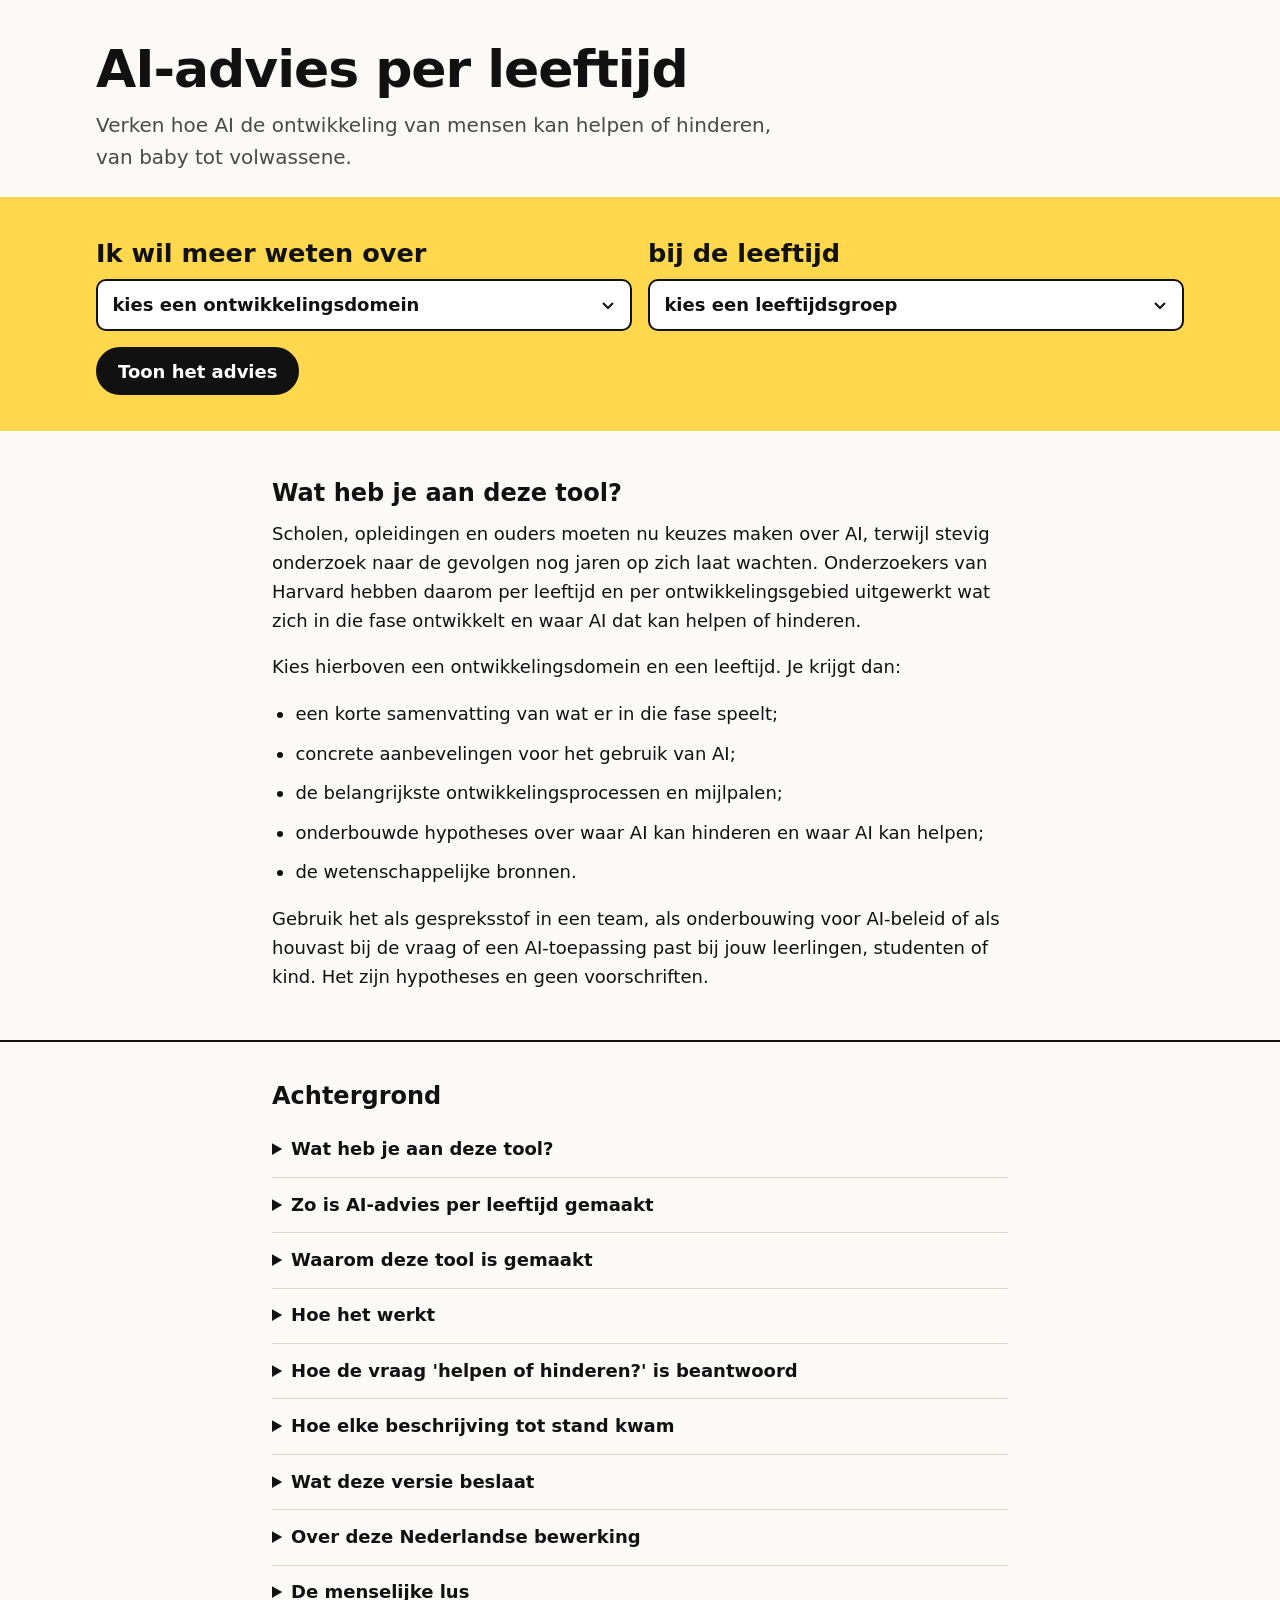
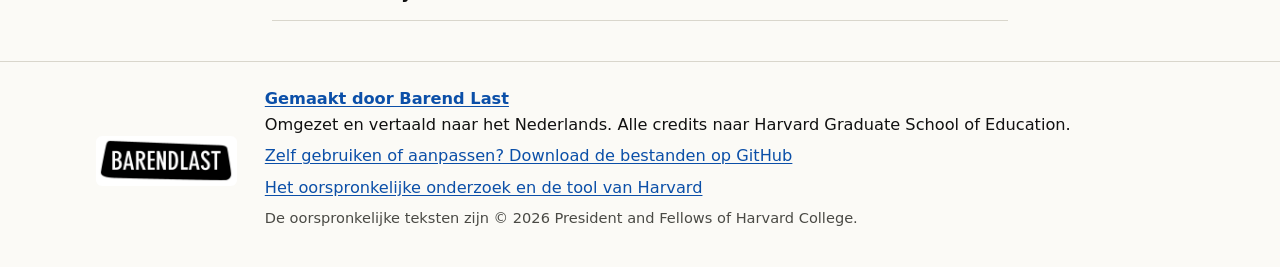
==== commit 05a0163b: "Tool bovenaan: compacte kop, uitleg onder de keuzevelden De uitleg staat onder de velden zolang er g" ====
--- a/index.html
+++ b/index.html
@@ -18,7 +18,6 @@
         <h1 data-tekst="titel">AI-advies per leeftijd</h1>
         <p class="kop__intro" data-tekst="inleiding">Verken hoe AI de ontwikkeling van mensen kan helpen of hinderen.</p>
       </div>
-      <div id="waarom" class="tekst kop__waarom"></div>
     </div>
   </header>
 
@@ -41,6 +40,13 @@
       </form>
       <p id="uitleg-domein" class="uitleg"></p>
       <p id="melding" class="melding" role="status" aria-live="polite"></p>
+    </div>
+  </section>
+
+  <section id="leeg" class="band band--leeg" aria-labelledby="leeg-kop">
+    <div class="wrap wrap--smal">
+      <h2 id="leeg-kop" data-t="kop-waarom">Wat heb je aan deze tool?</h2>
+      <div id="waarom" class="tekst"></div>
     </div>
   </section>
 
--- a/stijl.css
+++ b/stijl.css
@@ -56,12 +56,13 @@
 .band { padding-block: clamp(2rem, 5vw, 4rem); }
 
 /* Kop */
-.kop h1 { font-size: clamp(2.25rem, 1.4rem + 4.5vw, 4.5rem); font-weight: 800; letter-spacing: -0.02em; }
-.kop__intro { font-size: clamp(1.15rem, 1rem + 0.8vw, 1.5rem); color: var(--zacht); max-width: 40rem; margin: 1rem 0 0; }
-.kop__in { display: grid; gap: 1.5rem 3rem; }
-.kop__waarom { max-width: 44rem; }
-.kop__waarom li { margin-bottom: 0.25em; }
-@media (min-width: 64rem) { .kop__in { grid-template-columns: minmax(0, 5fr) minmax(0, 6fr); align-items: start; } .kop__waarom { padding-top: 0.75rem; } }
+.kop { padding-block: clamp(1.25rem, 3vw, 2.5rem) clamp(1rem, 2vw, 1.5rem); }
+.kop h1 { font-size: clamp(1.75rem, 1.2rem + 2.8vw, 3.25rem); font-weight: 800; letter-spacing: -0.02em; }
+.kop__intro { font-size: clamp(1rem, 0.95rem + 0.4vw, 1.25rem); color: var(--zacht); max-width: 44rem; margin: 0.5rem 0 0; }
+.band--keuze { padding-block: clamp(1.25rem, 3vw, 2.25rem); }
+.band--leeg { padding-block: clamp(1.5rem, 4vw, 3rem); }
+.band--leeg h2 { font-size: clamp(1.2rem, 1.05rem + 0.7vw, 1.5rem); font-weight: 800; margin-bottom: 0.75rem; }
+.band--leeg li { margin-bottom: 0.25em; }
 
 /* Knoppen */
 .knop {
@@ -188,7 +189,7 @@
 @media print {
   :root { --bg: #fff; --vlak: #fff; --inkt: #000; --zacht: #333; --lijn: #999; --link: #000; --hinder: #7a1a10; --help: #0f4a2a; --hinder-bg: #fff; --help-bg: #fff; }
   body { font-size: 10.5pt; }
-  .kop, .band--keuze, .band--achtergrond, .geen-print, .skip { display: none !important; }
+  .kop, .band--keuze, .band--leeg, .band--achtergrond, .geen-print, .skip { display: none !important; }
   .resultaat { padding: 0; }
   .blok { display: block; break-inside: auto; }
   .blok h3 { margin-bottom: 0.5rem; break-after: avoid; }
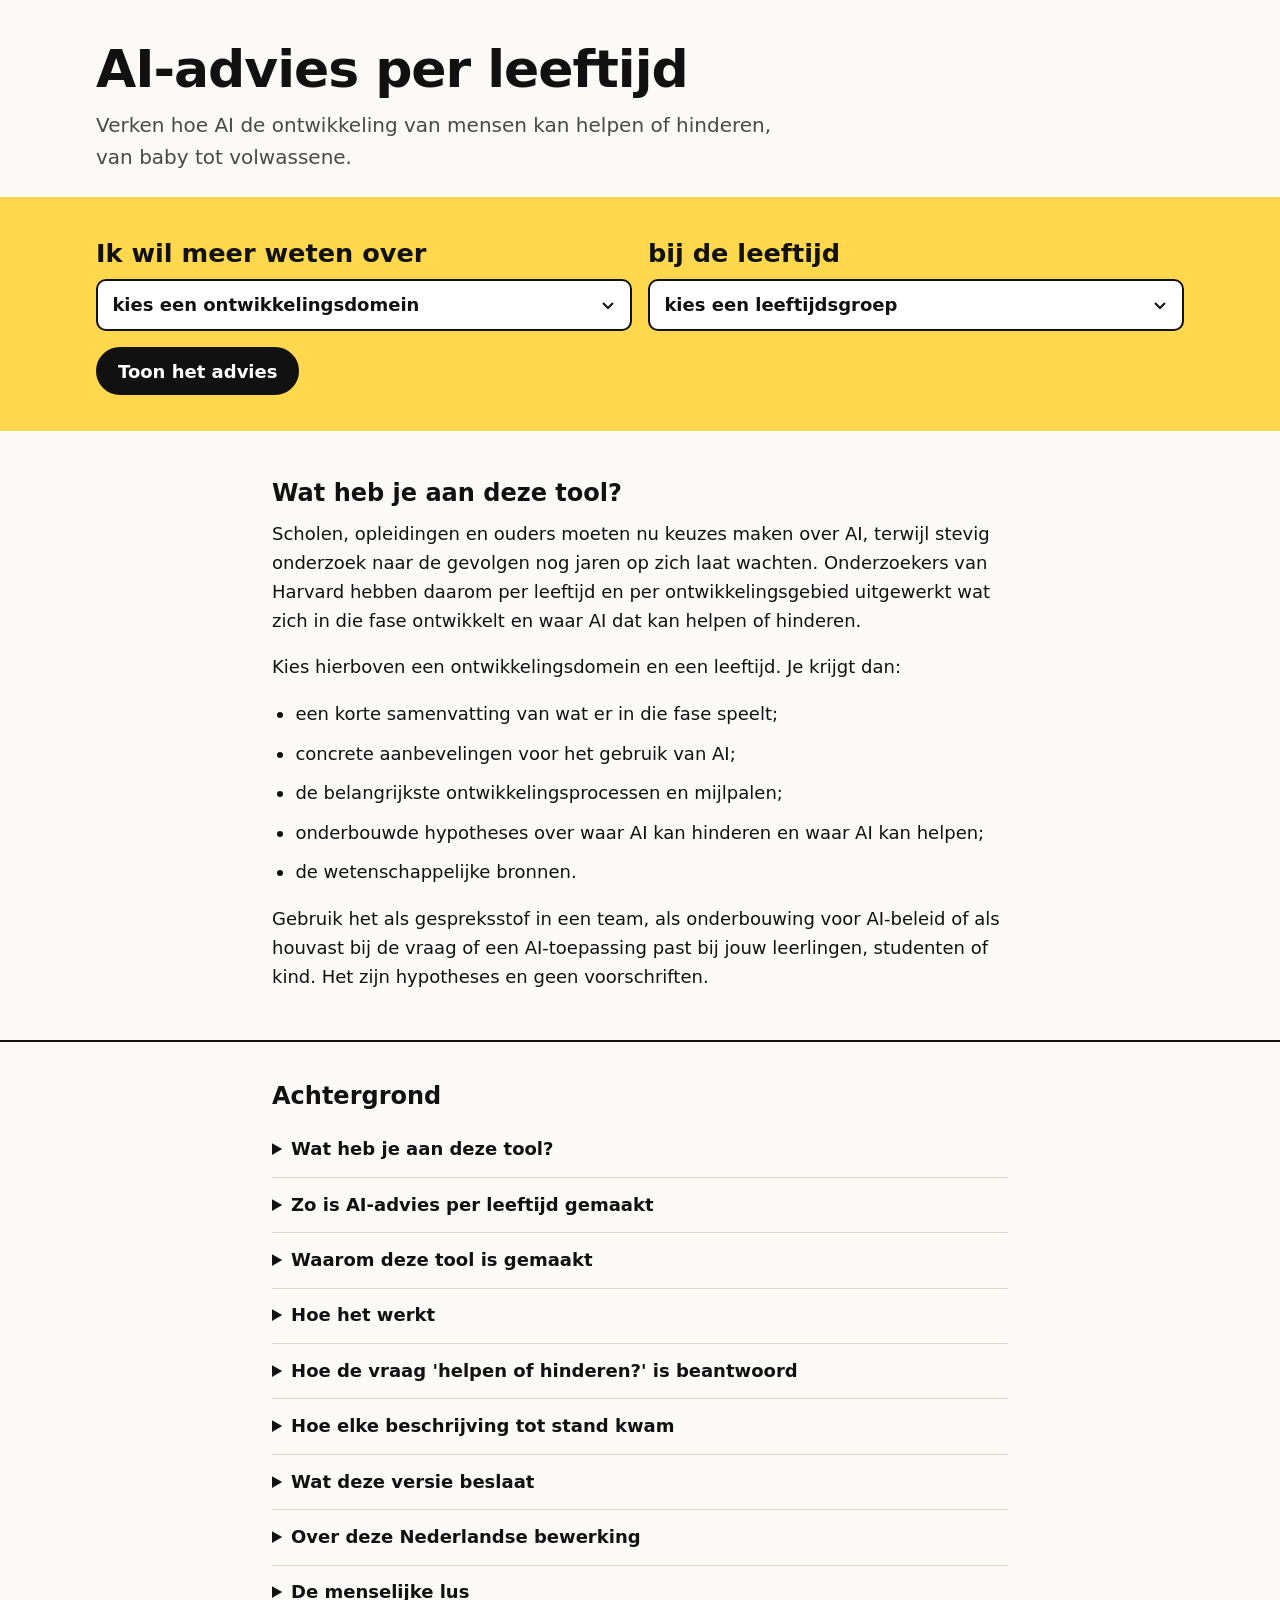
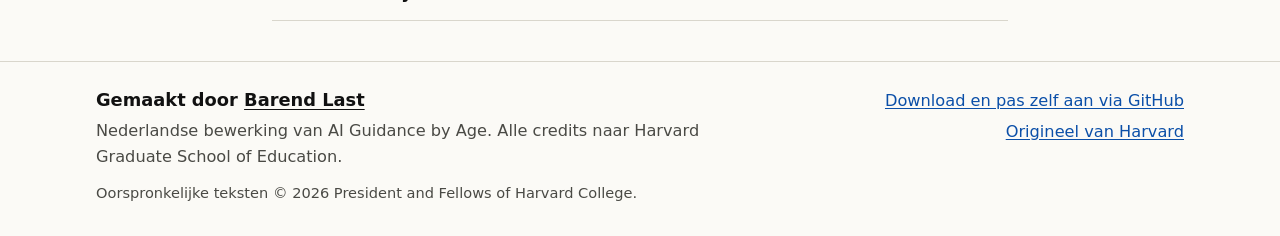
==== commit d5c9644a: "Strakke voettekst zonder logo Co-Authored-By: Claude Fable 5.2 <noreply@anthropic.com> Claude-Sessio" ====
--- a/index.html
+++ b/index.html
@@ -122,15 +122,13 @@
 
 <footer class="voet">
   <div class="wrap voet__in">
-    <a id="logo-link" class="voet__logo" href="https://www.barendlast.com">
-      <img id="logo" src="afbeeldingen/barendlast-logo.png" width="576" height="192" alt="Barend Last">
-    </a>
-    <div class="voet__tekst">
-      <p><a id="credit-link" href="https://www.barendlast.com"><strong id="credit">Gemaakt door Barend Last</strong></a><br><span id="credit-toelichting"></span></p>
-      <p><a id="voet-repo" href="https://github.com/barend-l/AI-leeftijdsadvies">Zelf gebruiken of aanpassen? Download de bestanden op GitHub</a></p>
-      <p><a id="voet-origineel" href="https://compass.gse.harvard.edu/explore/">Het oorspronkelijke onderzoek en de tool van Harvard</a></p>
-      <p id="voet-rechten" class="voet__klein"></p>
-    </div>
+    <p class="voet__maker"><span id="credit-voor">Gemaakt door</span> <a id="credit-link" href="https://www.barendlast.com">Barend Last</a></p>
+    <p id="credit-toelichting" class="voet__toelichting"></p>
+    <ul class="voet__links">
+      <li><a id="voet-repo" href="https://github.com/barend-l/AI-leeftijdsadvies">Download en pas zelf aan via GitHub</a></li>
+      <li><a id="voet-origineel" href="https://compass.gse.harvard.edu/explore/">Origineel van Harvard</a></li>
+    </ul>
+    <p id="voet-rechten" class="voet__klein"></p>
   </div>
 </footer>
 
--- a/stijl.css
+++ b/stijl.css
@@ -177,13 +177,21 @@
 .uitklap__item .tekst { padding-bottom: 1.25rem; }
 
 /* Voet */
-.voet { border-top: 1px solid var(--lijn); padding-block: 1.5rem 2rem; font-size: 0.9em; }
-.voet__in { display: grid; gap: 1rem; align-items: center; }
-.voet__logo { display: inline-block; background: #fff; border-radius: 6px; padding: 0.15rem; justify-self: start; }
-.voet__logo img { display: block; width: 8.5rem; height: auto; }
-.voet__tekst p { margin: 0 0 0.35rem; }
-.voet__klein { font-size: 0.9em; color: var(--zacht); }
-@media (min-width: 40rem) { .voet__in { grid-template-columns: auto 1fr; gap: 1.75rem; } }
+.voet { border-top: 1px solid var(--lijn); padding-block: 1.5rem 2rem; font-size: 0.9em; color: var(--zacht); }
+.voet__in { display: grid; gap: 0.25rem 2rem; }
+.voet p { margin: 0; }
+.voet__maker { color: var(--inkt); font-weight: 700; font-size: 1.1em; }
+.voet__maker a { color: inherit; }
+.voet__toelichting { max-width: 40rem; }
+.voet__links { list-style: none; margin: 0.6rem 0 0; padding: 0; display: flex; flex-wrap: wrap; gap: 0.25rem 1.5rem; }
+.voet__links a { display: inline-block; padding-block: 0.5rem; }
+.voet__klein { font-size: 0.9em; margin-top: 0.4rem !important; }
+@media (min-width: 52rem) {
+  .voet__in { grid-template-columns: 1fr auto; align-items: start; }
+  .voet__links { grid-column: 2; grid-row: 1 / span 2; margin: 0; justify-content: flex-end; flex-direction: column; align-items: flex-end; gap: 0; }
+  .voet__links a { padding-block: 0.15rem; }
+  .voet__klein { grid-column: 1 / -1; }
+}
 
 /* Afdrukken */
 @media print {
@@ -199,5 +207,5 @@
   .aanbevelingen li::before { border: 1.5px solid #000; background: #fff; }
   a { text-decoration: none; }
   .voet { padding-block: 1rem; }
-  .voet__logo img { width: 6rem; }
-}
+  .voet__links { display: none; }
+}
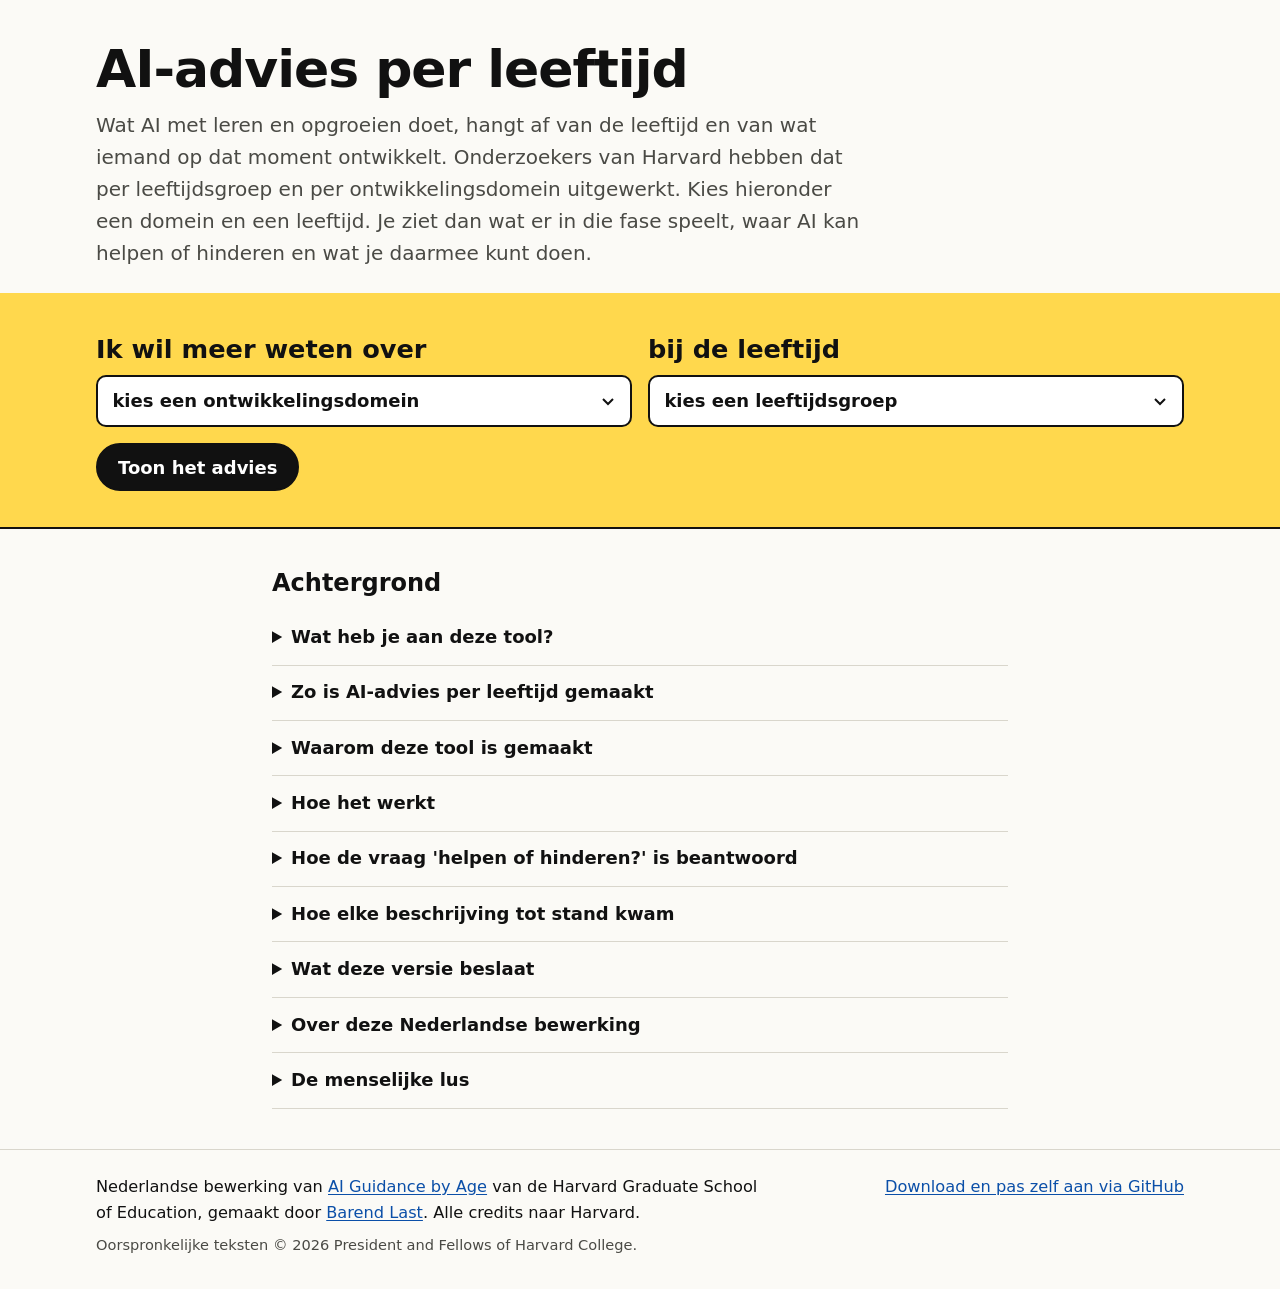
==== commit 41efabcb: "Uitleg alleen nog als uitklapje, langere inleiding, voettekst als bewerking Co-Authored-By: Claude F" ====
--- a/index.html
+++ b/index.html
@@ -16,7 +16,7 @@
     <div class="wrap kop__in">
       <div>
         <h1 data-tekst="titel">AI-advies per leeftijd</h1>
-        <p class="kop__intro" data-tekst="inleiding">Verken hoe AI de ontwikkeling van mensen kan helpen of hinderen.</p>
+        <p class="kop__intro" data-tekst="inleiding"></p>
       </div>
     </div>
   </header>
@@ -40,13 +40,6 @@
       </form>
       <p id="uitleg-domein" class="uitleg"></p>
       <p id="melding" class="melding" role="status" aria-live="polite"></p>
-    </div>
-  </section>
-
-  <section id="leeg" class="band band--leeg" aria-labelledby="leeg-kop">
-    <div class="wrap wrap--smal">
-      <h2 id="leeg-kop" data-t="kop-waarom">Wat heb je aan deze tool?</h2>
-      <div id="waarom" class="tekst"></div>
     </div>
   </section>
 
@@ -122,12 +115,8 @@
 
 <footer class="voet">
   <div class="wrap voet__in">
-    <p class="voet__maker"><span id="credit-voor">Gemaakt door</span> <a id="credit-link" href="https://www.barendlast.com">Barend Last</a></p>
-    <p id="credit-toelichting" class="voet__toelichting"></p>
-    <ul class="voet__links">
-      <li><a id="voet-repo" href="https://github.com/barend-l/AI-leeftijdsadvies">Download en pas zelf aan via GitHub</a></li>
-      <li><a id="voet-origineel" href="https://compass.gse.harvard.edu/explore/">Origineel van Harvard</a></li>
-    </ul>
+    <p id="voet-tekst" class="voet__tekst">Nederlandse bewerking van <a href="https://compass.gse.harvard.edu/explore/">AI Guidance by Age</a> van de Harvard Graduate School of Education, gemaakt door <a href="https://www.barendlast.com">Barend Last</a>.</p>
+    <p class="voet__repo"><a id="voet-repo" href="https://github.com/barend-l/AI-leeftijdsadvies">Download en pas zelf aan via GitHub</a></p>
     <p id="voet-rechten" class="voet__klein"></p>
   </div>
 </footer>
--- a/stijl.css
+++ b/stijl.css
@@ -58,11 +58,8 @@
 /* Kop */
 .kop { padding-block: clamp(1.25rem, 3vw, 2.5rem) clamp(1rem, 2vw, 1.5rem); }
 .kop h1 { font-size: clamp(1.75rem, 1.2rem + 2.8vw, 3.25rem); font-weight: 800; letter-spacing: -0.02em; }
-.kop__intro { font-size: clamp(1rem, 0.95rem + 0.4vw, 1.25rem); color: var(--zacht); max-width: 44rem; margin: 0.5rem 0 0; }
+.kop__intro { font-size: clamp(1rem, 0.95rem + 0.4vw, 1.25rem); color: var(--zacht); max-width: 48rem; margin: 0.5rem 0 0; }
 .band--keuze { padding-block: clamp(1.25rem, 3vw, 2.25rem); }
-.band--leeg { padding-block: clamp(1.5rem, 4vw, 3rem); }
-.band--leeg h2 { font-size: clamp(1.2rem, 1.05rem + 0.7vw, 1.5rem); font-weight: 800; margin-bottom: 0.75rem; }
-.band--leeg li { margin-bottom: 0.25em; }
 
 /* Knoppen */
 .knop {
@@ -178,18 +175,14 @@
 
 /* Voet */
 .voet { border-top: 1px solid var(--lijn); padding-block: 1.5rem 2rem; font-size: 0.9em; color: var(--zacht); }
-.voet__in { display: grid; gap: 0.25rem 2rem; }
+.voet__in { display: grid; gap: 0.5rem 2rem; }
 .voet p { margin: 0; }
-.voet__maker { color: var(--inkt); font-weight: 700; font-size: 1.1em; }
-.voet__maker a { color: inherit; }
-.voet__toelichting { max-width: 40rem; }
-.voet__links { list-style: none; margin: 0.6rem 0 0; padding: 0; display: flex; flex-wrap: wrap; gap: 0.25rem 1.5rem; }
-.voet__links a { display: inline-block; padding-block: 0.5rem; }
-.voet__klein { font-size: 0.9em; margin-top: 0.4rem !important; }
+.voet__tekst { max-width: 42rem; color: var(--inkt); }
+.voet__repo a { display: inline-block; padding-block: 0.4rem; }
+.voet__klein { font-size: 0.9em; }
 @media (min-width: 52rem) {
   .voet__in { grid-template-columns: 1fr auto; align-items: start; }
-  .voet__links { grid-column: 2; grid-row: 1 / span 2; margin: 0; justify-content: flex-end; flex-direction: column; align-items: flex-end; gap: 0; }
-  .voet__links a { padding-block: 0.15rem; }
+  .voet__repo a { padding-block: 0; }
   .voet__klein { grid-column: 1 / -1; }
 }
 
@@ -197,8 +190,7 @@
 @media print {
   :root { --bg: #fff; --vlak: #fff; --inkt: #000; --zacht: #333; --lijn: #999; --link: #000; --hinder: #7a1a10; --help: #0f4a2a; --hinder-bg: #fff; --help-bg: #fff; }
   body { font-size: 10.5pt; }
-  .kop, .band--keuze, .band--leeg, .band--achtergrond, .geen-print, .skip { display: none !important; }
-  .resultaat { padding: 0; }
+  .kop, .band--keuze,   .resultaat { padding: 0; }
   .blok { display: block; break-inside: auto; }
   .blok h3 { margin-bottom: 0.5rem; break-after: avoid; }
   .factor { break-inside: avoid; }
@@ -207,5 +199,5 @@
   .aanbevelingen li::before { border: 1.5px solid #000; background: #fff; }
   a { text-decoration: none; }
   .voet { padding-block: 1rem; }
-  .voet__links { display: none; }
-}
+  .voet__repo { display: none; }
+}
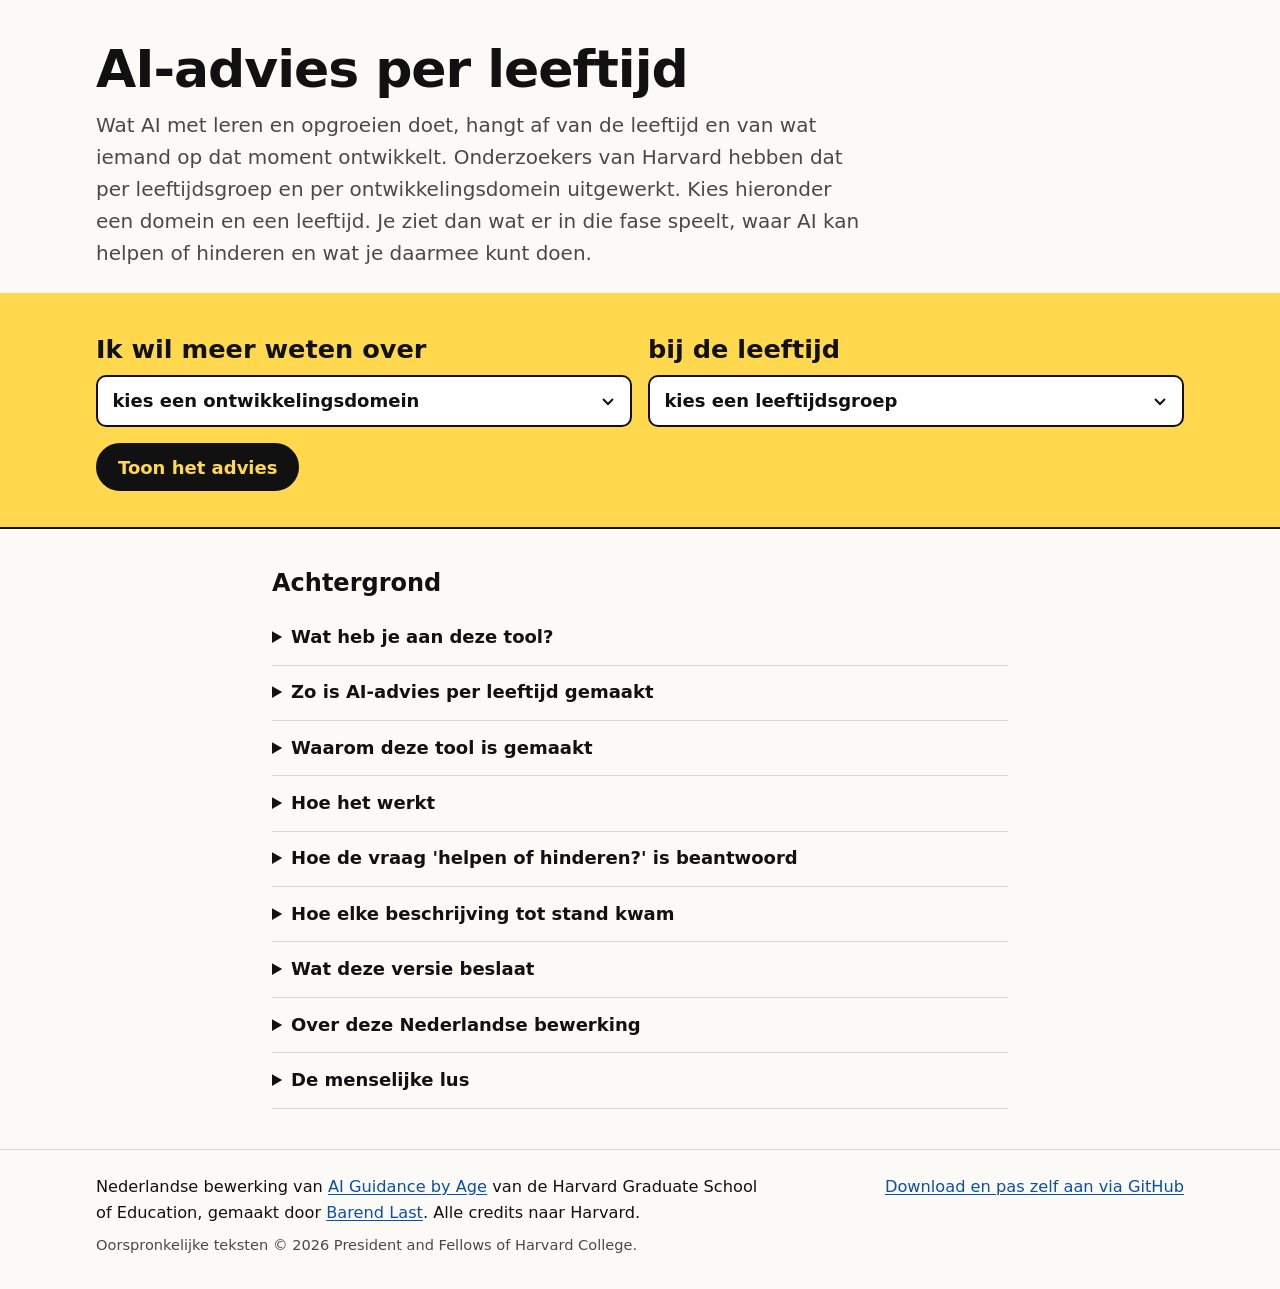
==== commit 15b1b8bb: "Eigen aanvulling per advies, huisstijl en verborgen leeftijden - Per advies een eigen blok ('Zo doen" ====
--- a/index.html
+++ b/index.html
@@ -15,6 +15,7 @@
   <header class="kop band">
     <div class="wrap kop__in">
       <div>
+        <p id="merk" class="kop__merk" hidden></p>
         <h1 data-tekst="titel">AI-advies per leeftijd</h1>
         <p class="kop__intro" data-tekst="inleiding"></p>
       </div>
@@ -62,6 +63,14 @@
       <section class="blok" id="blok-aanbevelingen" aria-labelledby="kop-aanbevelingen">
         <h3 id="kop-aanbevelingen" data-t="kop-aanbevelingen">Onze aanbevelingen</h3>
         <div class="blok__inhoud"><ol id="aanbevelingen" class="aanbevelingen"></ol></div>
+      </section>
+
+      <section class="blok blok--eigen" id="blok-eigen" aria-labelledby="kop-eigen" hidden>
+        <div>
+          <h3 id="kop-eigen" data-t="kop-eigen">Zo doen wij het</h3>
+          <p id="eigen-van" class="blok__van" hidden></p>
+        </div>
+        <div class="blok__inhoud"><div id="eigen" class="tekst"></div></div>
       </section>
 
       <section class="blok" id="blok-ontwikkeling" aria-labelledby="kop-ontwikkeling">
--- a/stijl.css
+++ b/stijl.css
@@ -7,6 +7,7 @@
   --lijn: #d9d6cc;
   --accent: #ffd84d;
   --accent-inkt: #111111;
+  --merk: var(--merk-licht, var(--inkt));
   --link: #0b4fa8;
   --hinder: #a3271b;
   --hinder-bg: #fbe9e5;
@@ -18,6 +19,7 @@
 }
 @media (prefers-color-scheme: dark) {
   :root {
+    --merk: var(--inkt);
     --bg: #141412;
     --vlak: #1e1e1b;
     --inkt: #f3f1ea;
@@ -55,9 +57,15 @@
 .wrap--smal { width: min(100% - 2rem, 46rem); }
 .band { padding-block: clamp(2rem, 5vw, 4rem); }
 
+/* Voorbeeld vanuit het dashboard */
+.conceptband { margin: 0; padding: 0.6rem 1rem; background: var(--inkt); color: var(--bg); font-weight: 700; text-align: center; font-size: 0.95em; }
+
 /* Kop */
 .kop { padding-block: clamp(1.25rem, 3vw, 2.5rem) clamp(1rem, 2vw, 1.5rem); }
-.kop h1 { font-size: clamp(1.75rem, 1.2rem + 2.8vw, 3.25rem); font-weight: 800; letter-spacing: -0.02em; }
+.kop__merk { display: flex; align-items: center; gap: 0.75rem; margin: 0 0 0.75rem; font-weight: 700; color: var(--zacht); }
+.kop__merk a { display: inline-flex; background: #fff; border-radius: 6px; padding: 0.15rem; }
+.kop__merk img { display: block; max-height: 3rem; max-width: 12rem; width: auto; height: auto; }
+.kop h1 { color: var(--merk); font-size: clamp(1.75rem, 1.2rem + 2.8vw, 3.25rem); font-weight: 800; letter-spacing: -0.02em; }
 .kop__intro { font-size: clamp(1rem, 0.95rem + 0.4vw, 1.25rem); color: var(--zacht); max-width: 48rem; margin: 0.5rem 0 0; }
 .band--keuze { padding-block: clamp(1.25rem, 3vw, 2.25rem); }
 
@@ -67,7 +75,7 @@
   min-height: 3rem; padding: 0.65rem 1.25rem; border-radius: 999px; border: 2px solid var(--inkt);
   font: inherit; font-weight: 700; text-decoration: none; cursor: pointer; line-height: 1.2;
 }
-.knop--vol { background: var(--inkt); color: var(--bg); }
+.knop--vol { background: var(--merk); border-color: var(--merk); color: var(--bg); }
 .knop--vol:hover { background: var(--zacht); border-color: var(--zacht); }
 .knop--rand { background: transparent; color: var(--inkt); }
 .knop--rand:hover { background: var(--inkt); color: var(--bg); }
@@ -75,23 +83,23 @@
 
 /* Keuze */
 .band--keuze { background: var(--accent); color: var(--accent-inkt); }
-.band--keuze :focus-visible { outline-color: #111; }
+.band--keuze :focus-visible { outline-color: var(--accent-inkt); }
 .keuze { display: grid; gap: 1rem; grid-template-columns: 1fr; align-items: end; }
 .veld { display: grid; gap: 0.35rem; min-width: 0; }
 .veld__zin { font-size: clamp(1.15rem, 1rem + 0.9vw, 1.6rem); font-weight: 700; }
 .veld select {
   width: 100%; min-height: 3.25rem; padding: 0.6rem 2.75rem 0.6rem 0.9rem; font: inherit; font-weight: 600;
-  color: #111; background: #fff; border: 2px solid #111; border-radius: var(--radius); appearance: none;
+  color: #111; background: #fff; border: 2px solid var(--accent-inkt); border-radius: var(--radius); appearance: none;
   background-image: url("data:image/svg+xml,%3Csvg xmlns='http://www.w3.org/2000/svg' viewBox='0 0 16 16'%3E%3Cpath d='M3 6l5 5 5-5' fill='none' stroke='%23111' stroke-width='2'/%3E%3C/svg%3E");
   background-repeat: no-repeat; background-position: right 0.9rem center; background-size: 1rem;
   text-overflow: ellipsis;
 }
 .keuze__knoppen { display: flex; flex-wrap: wrap; gap: 0.75rem; }
-.band--keuze .knop { border-color: #111; }
-.band--keuze .knop--vol { background: #111; color: #fff; }
-.band--keuze .knop--vol:hover { background: #333; border-color: #333; }
-.band--keuze .knop--rand { color: #111; }
-.band--keuze .knop--rand:hover { background: #111; color: #fff; }
+.band--keuze .knop { border-color: var(--accent-inkt); }
+.band--keuze .knop--vol { background: var(--accent-inkt); color: var(--accent); }
+.band--keuze .knop--vol:hover { opacity: 0.85; border-color: var(--accent-inkt); }
+.band--keuze .knop--rand { color: var(--accent-inkt); }
+.band--keuze .knop--rand:hover { background: var(--accent-inkt); color: var(--accent); }
 @media (min-width: 48rem) {
   .keuze { grid-template-columns: repeat(2, minmax(0, 1fr)); }
   .keuze__knoppen { grid-column: 1 / -1; }
@@ -105,7 +113,7 @@
 .resultaat { padding-block: clamp(2rem, 5vw, 4rem); scroll-margin-top: 1rem; }
 .resultaat:focus { outline: none; }
 .resultaat__bron { font-size: 0.85em; color: var(--zacht); margin-bottom: 0.5rem; }
-.resultaat__kop h2 { font-size: clamp(1.75rem, 1.2rem + 2.6vw, 3rem); font-weight: 800; letter-spacing: -0.01em; }
+.resultaat__kop h2 { color: var(--merk); font-size: clamp(1.75rem, 1.2rem + 2.6vw, 3rem); font-weight: 800; letter-spacing: -0.01em; }
 .resultaat__kop h2:focus { outline: none; }
 .resultaat__sub { color: var(--zacht); font-size: 1.1em; margin: 0.4rem 0 0; }
 
@@ -126,8 +134,12 @@
 .aanbevelingen li { counter-increment: a; display: grid; grid-template-columns: 2.5rem 1fr; gap: 0.9rem; align-items: start; }
 .aanbevelingen li::before {
   content: counter(a); display: grid; place-items: center; width: 2.5rem; height: 2.5rem; border-radius: 50%;
-  background: var(--accent); color: #111; font-weight: 800;
-}
+  background: var(--accent); color: var(--accent-inkt); font-weight: 800;
+}
+
+/* Eigen aanvulling van de school of organisatie */
+.blok--eigen .blok__inhoud { background: var(--vlak); border: 2px solid var(--lijn); border-left: 8px solid var(--accent); border-radius: var(--radius); padding: 1.1rem 1.25rem; }
+.blok__van { color: var(--zacht); margin: 0.4rem 0 0; font-size: 0.95em; }
 
 /* Hinderen of helpen */
 .factoren { display: grid; gap: 0.75rem; margin-top: 0.5rem; }
@@ -190,9 +202,11 @@
 @media print {
   :root { --bg: #fff; --vlak: #fff; --inkt: #000; --zacht: #333; --lijn: #999; --link: #000; --hinder: #7a1a10; --help: #0f4a2a; --hinder-bg: #fff; --help-bg: #fff; }
   body { font-size: 10.5pt; }
-  .kop, .band--keuze,   .resultaat { padding: 0; }
+  .kop, .conceptband, .band--keuze, .band--achtergrond, .geen-print, .skip { display: none !important; }
+  .resultaat { padding: 0; }
   .blok { display: block; break-inside: auto; }
   .blok h3 { margin-bottom: 0.5rem; break-after: avoid; }
+  .blok--eigen .blok__inhoud { border-left: 4px solid #000; }
   .factor { break-inside: avoid; }
   .factor__paneel { display: block !important; }
   .factor__teken { display: none; }
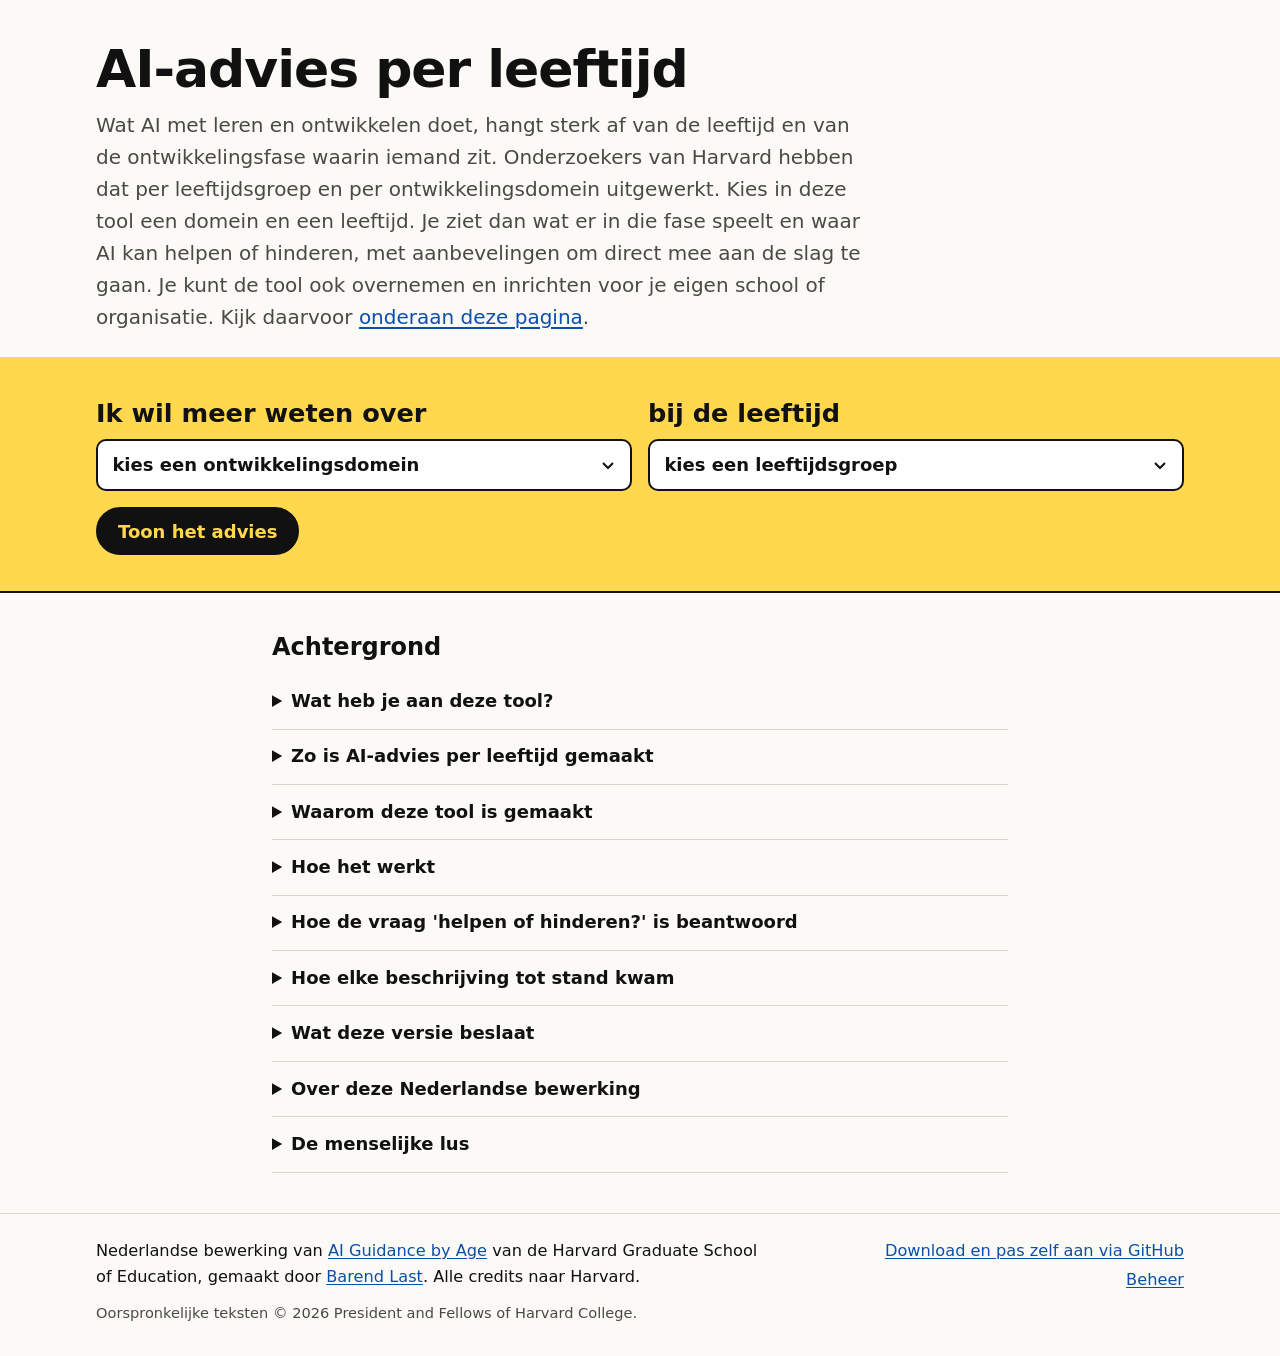
==== commit f060a0dc: "Inloggen hersteld, favicon, beheerlink en nieuwe inleiding - Dashboard werkt ook als het adres zonde" ====
--- a/index.html
+++ b/index.html
@@ -6,6 +6,9 @@
 <title>AI-advies per leeftijd</title>
 <meta name="description" content="Verken per leeftijd en ontwikkelingsdomein hoe AI de ontwikkeling kan helpen of hinderen. Nederlandse bewerking van AI Guidance by Age van de Harvard Graduate School of Education.">
 <meta name="color-scheme" content="light dark">
+<link rel="icon" href="favicon.ico" sizes="any">
+<link rel="icon" href="favicon.svg" type="image/svg+xml">
+<link rel="apple-touch-icon" href="favicon.png">
 <link rel="stylesheet" href="stijl.css">
 </head>
 <body>
@@ -122,10 +125,10 @@
   </section>
 </main>
 
-<footer class="voet">
+<footer class="voet" id="voet">
   <div class="wrap voet__in">
     <p id="voet-tekst" class="voet__tekst">Nederlandse bewerking van <a href="https://compass.gse.harvard.edu/explore/">AI Guidance by Age</a> van de Harvard Graduate School of Education, gemaakt door <a href="https://www.barendlast.com">Barend Last</a>.</p>
-    <p class="voet__repo"><a id="voet-repo" href="https://github.com/barend-l/AI-leeftijdsadvies">Download en pas zelf aan via GitHub</a></p>
+    <p class="voet__repo"><a id="voet-repo" href="https://github.com/barend-l/AI-leeftijdsadvies">Download en pas zelf aan via GitHub</a><a id="voet-beheer" href="beheer/">Beheer</a></p>
     <p id="voet-rechten" class="voet__klein"></p>
   </div>
 </footer>
--- a/stijl.css
+++ b/stijl.css
@@ -68,6 +68,12 @@
 .kop h1 { color: var(--merk); font-size: clamp(1.75rem, 1.2rem + 2.8vw, 3.25rem); font-weight: 800; letter-spacing: -0.02em; }
 .kop__intro { font-size: clamp(1rem, 0.95rem + 0.4vw, 1.25rem); color: var(--zacht); max-width: 48rem; margin: 0.5rem 0 0; }
 .band--keuze { padding-block: clamp(1.25rem, 3vw, 2.25rem); }
+@media (max-width: 30rem) {
+  .kop { padding-block: 1rem 0.9rem; }
+  .kop__intro { font-size: 0.95rem; line-height: 1.5; margin-top: 0.4rem; }
+  .band--keuze { padding-block: 1rem; }
+  .keuze { gap: 0.75rem; }
+}
 
 /* Knoppen */
 .knop {
@@ -190,10 +196,12 @@
 .voet__in { display: grid; gap: 0.5rem 2rem; }
 .voet p { margin: 0; }
 .voet__tekst { max-width: 42rem; color: var(--inkt); }
+.voet__repo { display: flex; flex-wrap: wrap; gap: 0 1.5rem; }
 .voet__repo a { display: inline-block; padding-block: 0.4rem; }
 .voet__klein { font-size: 0.9em; }
 @media (min-width: 52rem) {
   .voet__in { grid-template-columns: 1fr auto; align-items: start; }
+  .voet__repo { flex-direction: column; align-items: flex-end; gap: 0.2rem; }
   .voet__repo a { padding-block: 0; }
   .voet__klein { grid-column: 1 / -1; }
 }
